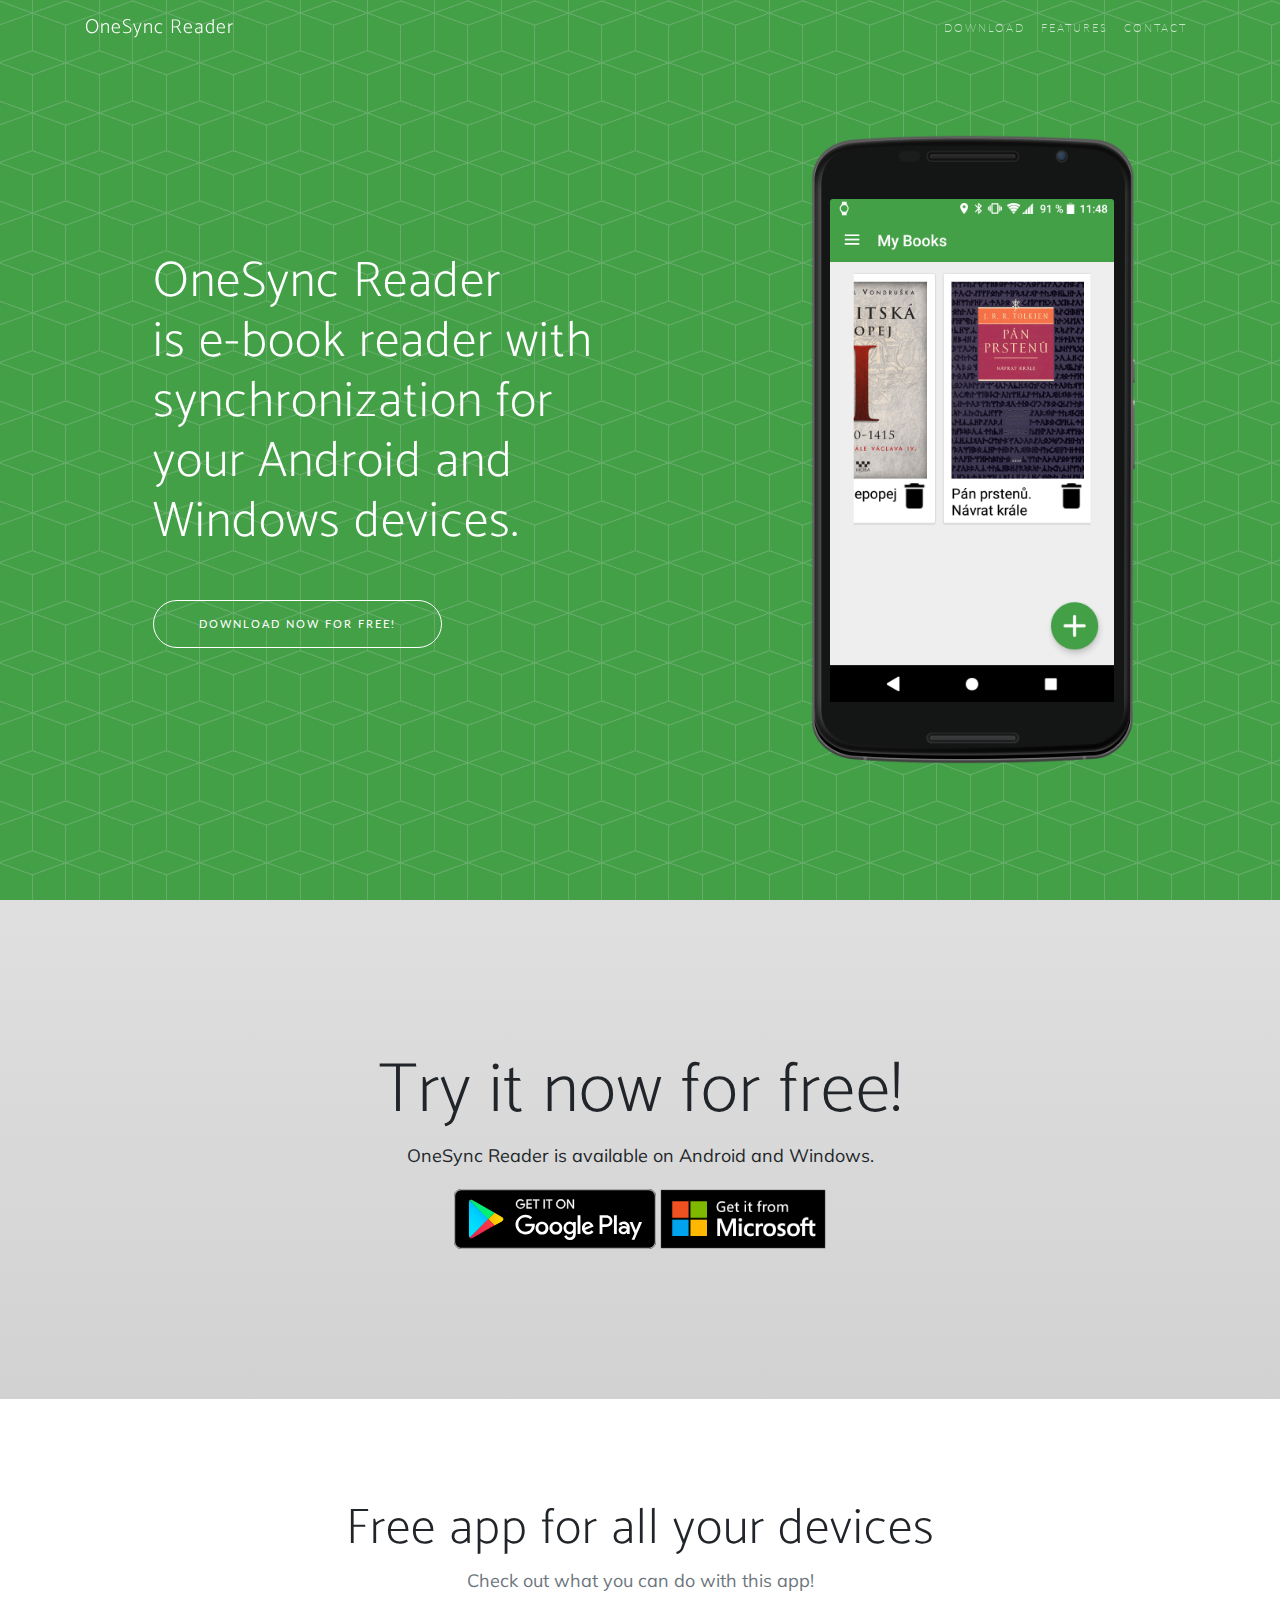
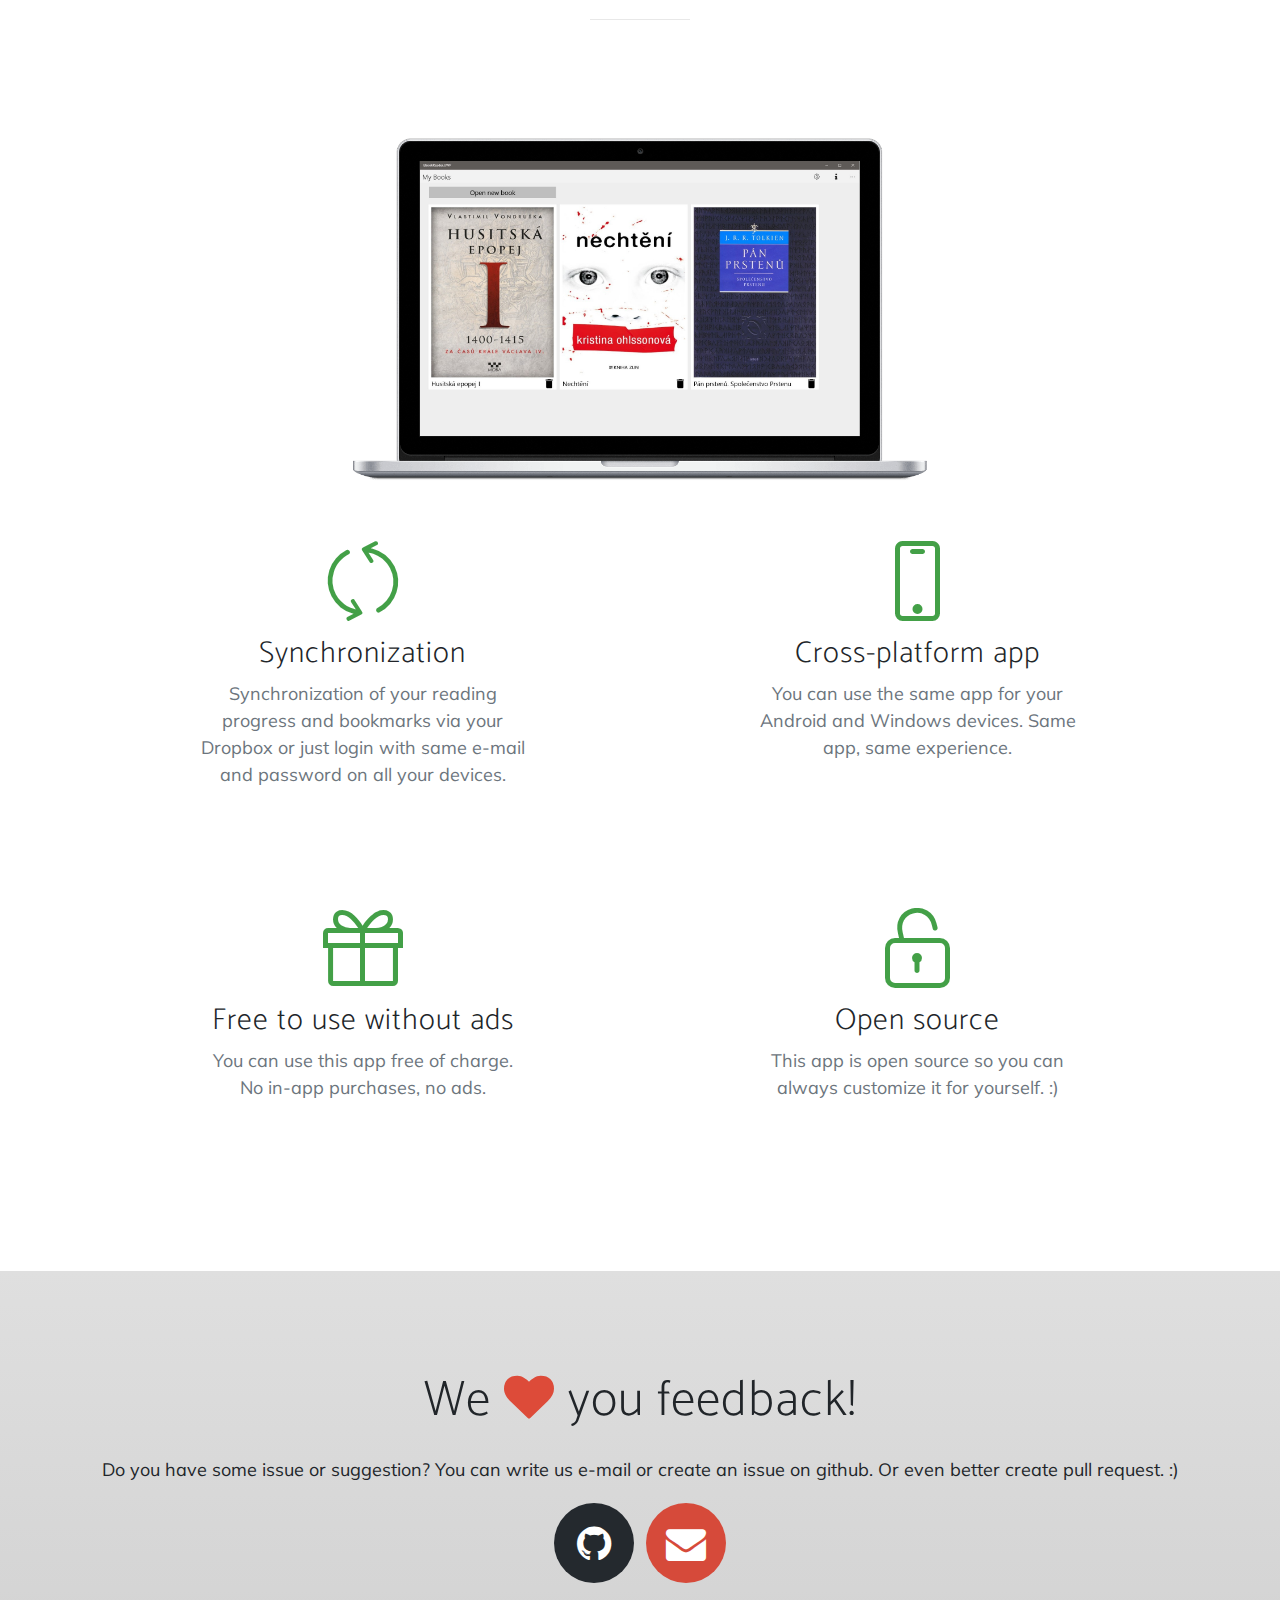
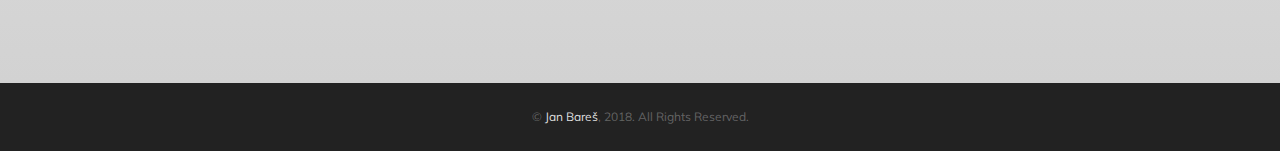
==== index.html @ 3f0650ae "init" ====
<!DOCTYPE html>
<html lang="en">

  <head>

    <meta charset="utf-8">
    <meta name="viewport" content="width=device-width, initial-scale=1, shrink-to-fit=no">
    <meta name="description" content="">
    <meta name="author" content="">

    <title>OneSync Reader</title>

    <link rel="shortcut icon" type="image/png" href="/favicon.png"/>

    <!-- Bootstrap core CSS -->
    <link href="vendor/bootstrap/css/bootstrap.min.css" rel="stylesheet">

    <!-- Custom fonts for this template -->
    <link rel="stylesheet" href="vendor/font-awesome/css/font-awesome.min.css">
    <link rel="stylesheet" href="vendor/simple-line-icons/css/simple-line-icons.css">
    <link href="https://fonts.googleapis.com/css?family=Lato" rel="stylesheet">
    <link href="https://fonts.googleapis.com/css?family=Catamaran:100,200,300,400,500,600,700,800,900" rel="stylesheet">
    <link href="https://fonts.googleapis.com/css?family=Muli" rel="stylesheet">

    <!-- Plugin CSS -->
    <link rel="stylesheet" href="device-mockups/device-mockups.css">

    <!-- Custom styles for this template -->
    <link href="css/new-age.min.css" rel="stylesheet">

  </head>

  <body id="page-top">

    <!-- Navigation -->
    <nav class="navbar navbar-expand-lg navbar-light fixed-top" id="mainNav">
      <div class="container">
        <a class="navbar-brand js-scroll-trigger" href="#page-top">OneSync Reader</a>
        <button class="navbar-toggler navbar-toggler-right" type="button" data-toggle="collapse" data-target="#navbarResponsive" aria-controls="navbarResponsive" aria-expanded="false" aria-label="Toggle navigation">
          Menu
          <i class="fa fa-bars"></i>
        </button>
        <div class="collapse navbar-collapse" id="navbarResponsive">
          <ul class="navbar-nav ml-auto">
            <li class="nav-item">
              <a class="nav-link js-scroll-trigger" href="#download">Download</a>
            </li>
            <li class="nav-item">
              <a class="nav-link js-scroll-trigger" href="#features">Features</a>
            </li>
            <li class="nav-item">
              <a class="nav-link js-scroll-trigger" href="#contact">Contact</a>
            </li>
          </ul>
        </div>
      </div>
    </nav>

    <header class="masthead">
      <div class="container h-100">
        <div class="row h-100">
          <div class="col-lg-7 my-auto">
            <div class="header-content mx-auto">
              <h1 class="mb-5">OneSync Reader<br />is e-book reader with synchronization for your Android and Windows devices.</h1>
              <a href="#download" class="btn btn-outline btn-xl js-scroll-trigger">Download now for free!</a>
            </div>
          </div>
          <div class="col-lg-5 my-auto">
            <div class="device-container">
              <div class="device-mockup nexus_6 portrait black">
                <div class="device">
                  <div class="screen">
                    <img src="img/screen.png" class="img-fluid" alt="App on Android">
                  </div>
                </div>
              </div>
            </div>
          </div>
        </div>
      </div>
    </header>

    <section class="download bg-primary text-center" id="download">
      <div class="container">
        <div class="row">
          <div class="col-md-8 mx-auto">
            <h2 class="section-heading">Try it now for free!</h2>
            <p>OneSync Reader is available on Android and Windows.</p>
            <div class="badges">
              <a class="badge-link" href="#"><img src="img/google-play-badge.svg" alt="Google Play badge"></a>
              <a class="badge-link" href="#"><img src="img/microsoft-store-badge.png" alt="Microsoft Store badge"></a>
            </div>
          </div>
        </div>
      </div>
    </section>

    <section class="features" id="features">
      <div class="container">
        <div class="section-heading text-center">
          <h2>Free app for all your devices</h2>
          <p class="text-muted">Check out what you can do with this app!</p>
          <hr>
        </div>
        <div class="row">
          <div class="col-lg-12 my-auto">
            <div class="device-container">
              <div class="device-mockup landscape black">
                <div class="device">
                  <div class="screen">
                    <img src="img/screen_uwp.jpg" class="img-fluid" alt="UWP app">
                  </div>
                </div>
              </div>
            </div>
          </div>
        </div>
        <div class="row">
          <div class="col-lg-12 my-auto">
            <div class="container-fluid">
              <div class="row">
                <div class="col-lg-6">
                  <div class="feature-item">
                    <i class="icon-refresh text-primary"></i>
                    <h3>Synchronization</h3>
                    <p class="text-muted">Synchronization of your reading progress and bookmarks via your Dropbox or just login with same e-mail and password on all your devices.</p>
                  </div>
                </div>
                <div class="col-lg-6">
                  <div class="feature-item">
                    <i class="icon-screen-smartphone text-primary"></i>
                    <h3>Cross-platform app</h3>
                    <p class="text-muted">You can use the same app for your Android and Windows devices. Same app, same experience.</p>
                  </div>
                </div>
              </div>
              <div class="row">
                <div class="col-lg-6">
                  <div class="feature-item">
                    <i class="icon-present text-primary"></i>
                    <h3>Free to use without ads</h3>
                    <p class="text-muted">You can use this app free of charge. No in-app purchases, no ads.</p>
                  </div>
                </div>
                <div class="col-lg-6">
                  <div class="feature-item">
                    <i class="icon-lock-open text-primary"></i>
                    <h3>Open source</h3>
                    <p class="text-muted">This app is open source so you can always customize it for yourself. :)</p>
                  </div>
                </div>
              </div>
            </div>
          </div>
        </div>
      </div>
    </section>

    <section class="contact bg-primary" id="contact">
      <div class="container">
        <h2>We
          <i class="fa fa-heart"></i>
          you feedback!</h2>
          <p>Do you have some issue or suggestion? You can write us e-mail or create an issue on github. Or even better create pull request. :)</p>
        <ul class="list-inline list-social">
          <li class="list-inline-item social-github">
            <a href="https://github.com/bares43/thesis-ebook-reader">
              <i class="fa fa-github"></i>
            </a>
          </li>
          <li class="list-inline-item social-gmail">
            <a href="mailto:janbares43@gmail.com">
              <i class="fa fa-envelope"></i>
            </a>
          </li>
        </ul>
      </div>
    </section>

    <footer>
      <div class="container">
        <p>&copy; <a href="https://janbares.cz">Jan Bareš</a>, 2018. All Rights Reserved.</p>
      </div>
    </footer>

    <!-- Bootstrap core JavaScript -->
    <script src="vendor/jquery/jquery.min.js"></script>
    <script src="vendor/bootstrap/js/bootstrap.bundle.min.js"></script>

    <!-- Plugin JavaScript -->
    <script src="vendor/jquery-easing/jquery.easing.min.js"></script>

    <!-- Custom scripts for this template -->
    <script src="js/new-age.min.js"></script>

  </body>

</html>
---- vendor/simple-line-icons/css/simple-line-icons.css ----
@font-face {
  font-family: 'simple-line-icons';
  src: url('../fonts/Simple-Line-Icons.eot?v=2.4.0');
  src: url('../fonts/Simple-Line-Icons.eot?v=2.4.0#iefix') format('embedded-opentype'), url('../fonts/Simple-Line-Icons.woff2?v=2.4.0') format('woff2'), url('../fonts/Simple-Line-Icons.ttf?v=2.4.0') format('truetype'), url('../fonts/Simple-Line-Icons.woff?v=2.4.0') format('woff'), url('../fonts/Simple-Line-Icons.svg?v=2.4.0#simple-line-icons') format('svg');
  font-weight: normal;
  font-style: normal;
}
/*
 Use the following CSS code if you want to have a class per icon.
 Instead of a list of all class selectors, you can use the generic [class*="icon-"] selector, but it's slower:
*/
.icon-user,
.icon-people,
.icon-user-female,
.icon-user-follow,
.icon-user-following,
.icon-user-unfollow,
.icon-login,
.icon-logout,
.icon-emotsmile,
.icon-phone,
.icon-call-end,
.icon-call-in,
.icon-call-out,
.icon-map,
.icon-location-pin,
.icon-direction,
.icon-directions,
.icon-compass,
.icon-layers,
.icon-menu,
.icon-list,
.icon-options-vertical,
.icon-options,
.icon-arrow-down,
.icon-arrow-left,
.icon-arrow-right,
.icon-arrow-up,
.icon-arrow-up-circle,
.icon-arrow-left-circle,
.icon-arrow-right-circle,
.icon-arrow-down-circle,
.icon-check,
.icon-clock,
.icon-plus,
.icon-minus,
.icon-close,
.icon-event,
.icon-exclamation,
.icon-organization,
.icon-trophy,
.icon-screen-smartphone,
.icon-screen-desktop,
.icon-plane,
.icon-notebook,
.icon-mustache,
.icon-mouse,
.icon-magnet,
.icon-energy,
.icon-disc,
.icon-cursor,
.icon-cursor-move,
.icon-crop,
.icon-chemistry,
.icon-speedometer,
.icon-shield,
.icon-screen-tablet,
.icon-magic-wand,
.icon-hourglass,
.icon-graduation,
.icon-ghost,
.icon-game-controller,
.icon-fire,
.icon-eyeglass,
.icon-envelope-open,
.icon-envelope-letter,
.icon-bell,
.icon-badge,
.icon-anchor,
.icon-wallet,
.icon-vector,
.icon-speech,
.icon-puzzle,
.icon-printer,
.icon-present,
.icon-playlist,
.icon-pin,
.icon-picture,
.icon-handbag,
.icon-globe-alt,
.icon-globe,
.icon-folder-alt,
.icon-folder,
.icon-film,
.icon-feed,
.icon-drop,
.icon-drawer,
.icon-docs,
.icon-doc,
.icon-diamond,
.icon-cup,
.icon-calculator,
.icon-bubbles,
.icon-briefcase,
.icon-book-open,
.icon-basket-loaded,
.icon-basket,
.icon-bag,
.icon-action-undo,
.icon-action-redo,
.icon-wrench,
.icon-umbrella,
.icon-trash,
.icon-tag,
.icon-support,
.icon-frame,
.icon-size-fullscreen,
.icon-size-actual,
.icon-shuffle,
.icon-share-alt,
.icon-share,
.icon-rocket,
.icon-question,
.icon-pie-chart,
.icon-pencil,
.icon-note,
.icon-loop,
.icon-home,
.icon-grid,
.icon-graph,
.icon-microphone,
.icon-music-tone-alt,
.icon-music-tone,
.icon-earphones-alt,
.icon-earphones,
.icon-equalizer,
.icon-like,
.icon-dislike,
.icon-control-start,
.icon-control-rewind,
.icon-control-play,
.icon-control-pause,
.icon-control-forward,
.icon-control-end,
.icon-volume-1,
.icon-volume-2,
.icon-volume-off,
.icon-calendar,
.icon-bulb,
.icon-chart,
.icon-ban,
.icon-bubble,
.icon-camrecorder,
.icon-camera,
.icon-cloud-download,
.icon-cloud-upload,
.icon-envelope,
.icon-eye,
.icon-flag,
.icon-heart,
.icon-info,
.icon-key,
.icon-link,
.icon-lock,
.icon-lock-open,
.icon-magnifier,
.icon-magnifier-add,
.icon-magnifier-remove,
.icon-paper-clip,
.icon-paper-plane,
.icon-power,
.icon-refresh,
.icon-reload,
.icon-settings,
.icon-star,
.icon-symbol-female,
.icon-symbol-male,
.icon-target,
.icon-credit-card,
.icon-paypal,
.icon-social-tumblr,
.icon-social-twitter,
.icon-social-facebook,
.icon-social-instagram,
.icon-social-linkedin,
.icon-social-pinterest,
.icon-social-github,
.icon-social-google,
.icon-social-reddit,
.icon-social-skype,
.icon-social-dribbble,
.icon-social-behance,
.icon-social-foursqare,
.icon-social-soundcloud,
.icon-social-spotify,
.icon-social-stumbleupon,
.icon-social-youtube,
.icon-social-dropbox,
.icon-social-vkontakte,
.icon-social-steam {
  font-family: 'simple-line-icons';
  speak: none;
  font-style: normal;
  font-weight: normal;
  font-variant: normal;
  text-transform: none;
  line-height: 1;
  /* Better Font Rendering =========== */
  -webkit-font-smoothing: antialiased;
  -moz-osx-font-smoothing: grayscale;
}
.icon-user:before {
  content: "\e005";
}
.icon-people:before {
  content: "\e001";
}
.icon-user-female:before {
  content: "\e000";
}
.icon-user-follow:before {
  content: "\e002";
}
.icon-user-following:before {
  content: "\e003";
}
.icon-user-unfollow:before {
  content: "\e004";
}
.icon-login:before {
  content: "\e066";
}
.icon-logout:before {
  content: "\e065";
}
.icon-emotsmile:before {
  content: "\e021";
}
.icon-phone:before {
  content: "\e600";
}
.icon-call-end:before {
  content: "\e048";
}
.icon-call-in:before {
  content: "\e047";
}
.icon-call-out:before {
  content: "\e046";
}
.icon-map:before {
  content: "\e033";
}
.icon-location-pin:before {
  content: "\e096";
}
.icon-direction:before {
  content: "\e042";
}
.icon-directions:before {
  content: "\e041";
}
.icon-compass:before {
  content: "\e045";
}
.icon-layers:before {
  content: "\e034";
}
.icon-menu:before {
  content: "\e601";
}
.icon-list:before {
  content: "\e067";
}
.icon-options-vertical:before {
  content: "\e602";
}
.icon-options:before {
  content: "\e603";
}
.icon-arrow-down:before {
  content: "\e604";
}
.icon-arrow-left:before {
  content: "\e605";
}
.icon-arrow-right:before {
  content: "\e606";
}
.icon-arrow-up:before {
  content: "\e607";
}
.icon-arrow-up-circle:before {
  content: "\e078";
}
.icon-arrow-left-circle:before {
  content: "\e07a";
}
.icon-arrow-right-circle:before {
  content: "\e079";
}
.icon-arrow-down-circle:before {
  content: "\e07b";
}
.icon-check:before {
  content: "\e080";
}
.icon-clock:before {
  content: "\e081";
}
.icon-plus:before {
  content: "\e095";
}
.icon-minus:before {
  content: "\e615";
}
.icon-close:before {
  content: "\e082";
}
.icon-event:before {
  content: "\e619";
}
.icon-exclamation:before {
  content: "\e617";
}
.icon-organization:before {
  content: "\e616";
}
.icon-trophy:before {
  content: "\e006";
}
.icon-screen-smartphone:before {
  content: "\e010";
}
.icon-screen-desktop:before {
  content: "\e011";
}
.icon-plane:before {
  content: "\e012";
}
.icon-notebook:before {
  content: "\e013";
}
.icon-mustache:before {
  content: "\e014";
}
.icon-mouse:before {
  content: "\e015";
}
.icon-magnet:before {
  content: "\e016";
}
.icon-energy:before {
  content: "\e020";
}
.icon-disc:before {
  content: "\e022";
}
.icon-cursor:before {
  content: "\e06e";
}
.icon-cursor-move:before {
  content: "\e023";
}
.icon-crop:before {
  content: "\e024";
}
.icon-chemistry:before {
  content: "\e026";
}
.icon-speedometer:before {
  content: "\e007";
}
.icon-shield:before {
  content: "\e00e";
}
.icon-screen-tablet:before {
  content: "\e00f";
}
.icon-magic-wand:before {
  content: "\e017";
}
.icon-hourglass:before {
  content: "\e018";
}
.icon-graduation:before {
  content: "\e019";
}
.icon-ghost:before {
  content: "\e01a";
}
.icon-game-controller:before {
  content: "\e01b";
}
.icon-fire:before {
  content: "\e01c";
}
.icon-eyeglass:before {
  content: "\e01d";
}
.icon-envelope-open:before {
  content: "\e01e";
}
.icon-envelope-letter:before {
  content: "\e01f";
}
.icon-bell:before {
  content: "\e027";
}
.icon-badge:before {
  content: "\e028";
}
.icon-anchor:before {
  content: "\e029";
}
.icon-wallet:before {
  content: "\e02a";
}
.icon-vector:before {
  content: "\e02b";
}
.icon-speech:before {
  content: "\e02c";
}
.icon-puzzle:before {
  content: "\e02d";
}
.icon-printer:before {
  content: "\e02e";
}
.icon-present:before {
  content: "\e02f";
}
.icon-playlist:before {
  content: "\e030";
}
.icon-pin:before {
  content: "\e031";
}
.icon-picture:before {
  content: "\e032";
}
.icon-handbag:before {
  content: "\e035";
}
.icon-globe-alt:before {
  content: "\e036";
}
.icon-globe:before {
  content: "\e037";
}
.icon-folder-alt:before {
  content: "\e039";
}
.icon-folder:before {
  content: "\e089";
}
.icon-film:before {
  content: "\e03a";
}
.icon-feed:before {
  content: "\e03b";
}
.icon-drop:before {
  content: "\e03e";
}
.icon-drawer:before {
  content: "\e03f";
}
.icon-docs:before {
  content: "\e040";
}
.icon-doc:before {
  content: "\e085";
}
.icon-diamond:before {
  content: "\e043";
}
.icon-cup:before {
  content: "\e044";
}
.icon-calculator:before {
  content: "\e049";
}
.icon-bubbles:before {
  content: "\e04a";
}
.icon-briefcase:before {
  content: "\e04b";
}
.icon-book-open:before {
  content: "\e04c";
}
.icon-basket-loaded:before {
  content: "\e04d";
}
.icon-basket:before {
  content: "\e04e";
}
.icon-bag:before {
  content: "\e04f";
}
.icon-action-undo:before {
  content: "\e050";
}
.icon-action-redo:before {
  content: "\e051";
}
.icon-wrench:before {
  content: "\e052";
}
.icon-umbrella:before {
  content: "\e053";
}
.icon-trash:before {
  content: "\e054";
}
.icon-tag:before {
  content: "\e055";
}
.icon-support:before {
  content: "\e056";
}
.icon-frame:before {
  content: "\e038";
}
.icon-size-fullscreen:before {
  content: "\e057";
}
.icon-size-actual:before {
  content: "\e058";
}
.icon-shuffle:before {
  content: "\e059";
}
.icon-share-alt:before {
  content: "\e05a";
}
.icon-share:before {
  content: "\e05b";
}
.icon-rocket:before {
  content: "\e05c";
}
.icon-question:before {
  content: "\e05d";
}
.icon-pie-chart:before {
  content: "\e05e";
}
.icon-pencil:before {
  content: "\e05f";
}
.icon-note:before {
  content: "\e060";
}
.icon-loop:before {
  content: "\e064";
}
.icon-home:before {
  content: "\e069";
}
.icon-grid:before {
  content: "\e06a";
}
.icon-graph:before {
  content: "\e06b";
}
.icon-microphone:before {
  content: "\e063";
}
.icon-music-tone-alt:before {
  content: "\e061";
}
.icon-music-tone:before {
  content: "\e062";
}
.icon-earphones-alt:before {
  content: "\e03c";
}
.icon-earphones:before {
  content: "\e03d";
}
.icon-equalizer:before {
  content: "\e06c";
}
.icon-like:before {
  content: "\e068";
}
.icon-dislike:before {
  content: "\e06d";
}
.icon-control-start:before {
  content: "\e06f";
}
.icon-control-rewind:before {
  content: "\e070";
}
.icon-control-play:before {
  content: "\e071";
}
.icon-control-pause:before {
  content: "\e072";
}
.icon-control-forward:before {
  content: "\e073";
}
.icon-control-end:before {
  content: "\e074";
}
.icon-volume-1:before {
  content: "\e09f";
}
.icon-volume-2:before {
  content: "\e0a0";
}
.icon-volume-off:before {
  content: "\e0a1";
}
.icon-calendar:before {
  content: "\e075";
}
.icon-bulb:before {
  content: "\e076";
}
.icon-chart:before {
  content: "\e077";
}
.icon-ban:before {
  content: "\e07c";
}
.icon-bubble:before {
  content: "\e07d";
}
.icon-camrecorder:before {
  content: "\e07e";
}
.icon-camera:before {
  content: "\e07f";
}
.icon-cloud-download:before {
  content: "\e083";
}
.icon-cloud-upload:before {
  content: "\e084";
}
.icon-envelope:before {
  content: "\e086";
}
.icon-eye:before {
  content: "\e087";
}
.icon-flag:before {
  content: "\e088";
}
.icon-heart:before {
  content: "\e08a";
}
.icon-info:before {
  content: "\e08b";
}
.icon-key:before {
  content: "\e08c";
}
.icon-link:before {
  content: "\e08d";
}
.icon-lock:before {
  content: "\e08e";
}
.icon-lock-open:before {
  content: "\e08f";
}
.icon-magnifier:before {
  content: "\e090";
}
.icon-magnifier-add:before {
  content: "\e091";
}
.icon-magnifier-remove:before {
  content: "\e092";
}
.icon-paper-clip:before {
  content: "\e093";
}
.icon-paper-plane:before {
  content: "\e094";
}
.icon-power:before {
  content: "\e097";
}
.icon-refresh:before {
  content: "\e098";
}
.icon-reload:before {
  content: "\e099";
}
.icon-settings:before {
  content: "\e09a";
}
.icon-star:before {
  content: "\e09b";
}
.icon-symbol-female:before {
  content: "\e09c";
}
.icon-symbol-male:before {
  content: "\e09d";
}
.icon-target:before {
  content: "\e09e";
}
.icon-credit-card:before {
  content: "\e025";
}
.icon-paypal:before {
  content: "\e608";
}
.icon-social-tumblr:before {
  content: "\e00a";
}
.icon-social-twitter:before {
  content: "\e009";
}
.icon-social-facebook:before {
  content: "\e00b";
}
.icon-social-instagram:before {
  content: "\e609";
}
.icon-social-linkedin:before {
  content: "\e60a";
}
.icon-social-pinterest:before {
  content: "\e60b";
}
.icon-social-github:before {
  content: "\e60c";
}
.icon-social-google:before {
  content: "\e60d";
}
.icon-social-reddit:before {
  content: "\e60e";
}
.icon-social-skype:before {
  content: "\e60f";
}
.icon-social-dribbble:before {
  content: "\e00d";
}
.icon-social-behance:before {
  content: "\e610";
}
.icon-social-foursqare:before {
  content: "\e611";
}
.icon-social-soundcloud:before {
  content: "\e612";
}
.icon-social-spotify:before {
  content: "\e613";
}
.icon-social-stumbleupon:before {
  content: "\e614";
}
.icon-social-youtube:before {
  content: "\e008";
}
.icon-social-dropbox:before {
  content: "\e00c";
}
.icon-social-vkontakte:before {
  content: "\e618";
}
.icon-social-steam:before {
  content: "\e620";
}
---- device-mockups/device-mockups.css ----
/*
 *	HTML5 Device Mockups
 *
 *	By:
 *		Tomi Hiltunen
 *		tomi@mitakuuluu.fi
 *		http://fi.linkedin.com/in/tomihiltunen/
 *
 *		Angelos Arnis
 *		http://fi.linkedin.com/in/angelosarnis/
 *
 *	Inluded in this package:
 *		- iPhone5 (black/white, portrait/landscape)
 *		- iPad2 (black/white, portrait/landscape)
 *		- iMac
 *		- MacBook Pro (retina model)
 *		- Nexus 7
 *		- Lumia 920
 *		- Microsoft Surface
 *		- Galaxy S3
 *
 *  Added by ben182 (@beno182):
 *		- iPhone 6
 *  	- iPhone 6 Plus
 *		- iPhone SE
 *		- iPad Air
 *		- iPad Air 2
 *		- iPad Pro
 *		- Macbook 2015
 *
 *
 */

 /* GENERAL STYLE */

.device-mockup {
	position: relative;
	width: 100%;
	padding-bottom: 61.775701%;
}

	.device-mockup > .device {
		position: absolute;
		top: 0; bottom: 0; left: 0; right: 0;
		width: 100%; height: 100%;
		background-size: 100% 100%;
		background-repeat: no-repeat;
		background-image: url("macbook/macbook.png");
	}

		.device-mockup > .device > .screen {
			position: absolute;
			top:    11.0438729%;
			bottom: 14.6747352%;
			left:   13.364486%;
			right:  13.364486%;
			overflow: hidden;
		}

		.device-mockup > .device > .button {
			position: absolute;
			top: 0; left: 0;
			display: none;
			overflow: hidden;
			border-radius: 100%;
			-webkit-border-radius: 100%;
			-moz-border-radius: 100%;
			cursor: pointer;
		}


/* DEVICES */


/* iMac */
.device-mockup.imac {
	padding-bottom: 81.230769%;
}

.device-mockup.imac > .device {
	background-image: url("imac/imac.png");
}

.device-mockup.imac > .device > .screen {
	top: 8.20707071%; bottom: 31.6919192%; left: 6.61538462%; right: 6.61538462%;
}


/* MacBook Pro */
.device-mockup.macbook {
	padding-bottom: 61.775701%;
}

.device-mockup.macbook > .device {
	background-image: url("macbook/macbook.png");
}

.device-mockup.macbook > .device > .screen {
	top: 11.0438729%; bottom: 14.6747352%; left: 13.364486%; right: 13.364486%;
}

/* MacBook 2015 */
.device-mockup.macbook_2015 {
	padding-bottom: 57.50%;
}

.device-mockup.macbook_2015 > .device,
.device-mockup.macbook_2015.grey > .device {
	background-image: url("macbook_2015/grey.png");
}

.device-mockup.macbook_2015 > .device,
.device-mockup.macbook_2015.silver > .device {
	background-image: url("macbook_2015/silver.png");
}

.device-mockup.macbook_2015 > .device,
.device-mockup.macbook_2015.gold > .device {
	background-image: url("macbook_2015/gold.png");
}

.device-mockup.macbook_2015 > .device > .screen {
    top: 7.5%; bottom: 10.9%; left: 12.46%; right: 12.56%;
}


/* iPhone 5 */
.device-mockup.iphone5,
.device-mockup.iphone5.portrait {
	padding-bottom: 210.57%;
}

.device-mockup.iphone5.landscape {
	padding-bottom: 47.49%;
}

.device-mockup.iphone5 > .device,
.device-mockup.iphone5.black > .device,
.device-mockup.iphone5.portrait.black > .device {
	background-image: url("iphone5/iphone5_port_black.png");
}

.device-mockup.iphone5.landscape > .device,
.device-mockup.iphone5.landscape.black > .device {
	background-image: url("iphone5/iphone5_land_black.png");
}

.device-mockup.iphone5.white > .device,
.device-mockup.iphone5.portrait.white > .device {
	background-image: url("iphone5/iphone5_port_white.png");
}

.device-mockup.iphone5.landscape.white > .device {
	background-image: url("iphone5/iphone5_land_white.png");
}

.device-mockup.iphone5 > .device > .screen,
.device-mockup.iphone5.portrait > .device > .screen {
    top: 14.78%; bottom: 13.78%; left: 8.77%; right: 7.77%;
}

.device-mockup.iphone5.landscape > .device > .screen {
    top: 7.422488%; bottom: 8.422488%; left: 14.919127%; right: 14.019127%;
}

.device-mockup.iphone5 > .device > .button,
.device-mockup.iphone5.portrait > .device > .button {
	display: block;
    top: 88.3%; bottom: 2.5%; left: 40%; right: 40%;
}

.device-mockup.iphone5.landscape > .device > .button {
	display: block;
    top: 40%; bottom: 41%; left: 88.4%; right: 2.3%;
}

/* iPhone SE */
.device-mockup.iphone_se,
.device-mockup.iphone_se.portrait {
	padding-bottom: 209.83%;
}

.device-mockup.iphone_se.landscape {
	padding-bottom: 47.66%;
}

.device-mockup.iphone_se > .device,
.device-mockup.iphone_se.black > .device,
.device-mockup.iphone_se.portrait.black > .device {
	background-image: url("iphone_se/iphone_se_port_black.png");
}

.device-mockup.iphone_se.landscape > .device,
.device-mockup.iphone_se.landscape.black > .device {
	background-image: url("iphone_se/iphone_se_land_black.png");
}

.device-mockup.iphone_se.white > .device,
.device-mockup.iphone_se.portrait.white > .device {
	background-image: url("iphone_se/iphone_se_port_white.png");
}

.device-mockup.iphone_se.landscape.white > .device {
	background-image: url("iphone_se/iphone_se_land_white.png");
}

.device-mockup.iphone_se.gold > .device,
.device-mockup.iphone_se.portrait.gold > .device {
	background-image: url("iphone_se/iphone_se_port_gold.png");
}

.device-mockup.iphone_se.landscape.gold > .device {
	background-image: url("iphone_se/iphone_se_land_gold.png");
}

.device-mockup.iphone_se.rose > .device,
.device-mockup.iphone_se.portrait.rose > .device {
	background-image: url("iphone_se/iphone_se_port_rose.png");
}

.device-mockup.iphone_se.landscape.rose > .device {
	background-image: url("iphone_se/iphone_se_land_rose.png");
}

.device-mockup.iphone_se > .device > .screen,
.device-mockup.iphone_se.portrait > .device > .screen {
	top: 16.28%; bottom: 16.28%; left: 11.77%; right: 11.77%;
}

.device-mockup.iphone_se.landscape > .device > .screen {
	top: 11.722488%; bottom: 11.722488%; left: 16.0191273%; right: 16.0191273%;
}

.device-mockup.iphone_se > .device > .button,
.device-mockup.iphone_se.portrait > .device > .button {
	display: block;
	top: 86.3%; bottom: 5.5%; left:  42%; right: 42%;
}

.device-mockup.iphone_se.landscape > .device > .button {
	display: block;
	top: 42%; bottom: 42%; left:  86.4%; right: 5.1%;
}

/* iPhone 6 */
.device-mockup.iphone6,
.device-mockup.iphone6.portrait {
	padding-bottom: 207.19%;
}

.device-mockup.iphone6.landscape {
	padding-bottom: 48.76%;
}

.device-mockup.iphone6 > .device,
.device-mockup.iphone6.black > .device,
.device-mockup.iphone6.portrait.black > .device {
	background-image: url("iphone_6/iphone_6_port_black.png");
}

.device-mockup.iphone6.landscape > .device,
.device-mockup.iphone6.landscape.black > .device {
	background-image: url("iphone_6/iphone_6_land_black.png");
}

.device-mockup.iphone6.white > .device,
.device-mockup.iphone6.portrait.white > .device {
	background-image: url("iphone_6/iphone_6_port_white.png");
}

.device-mockup.iphone6.landscape.white > .device {
	background-image: url("iphone_6/iphone_6_land_white.png");
}

.device-mockup.iphone6.gold > .device,
.device-mockup.iphone6.portrait.gold > .device {
	background-image: url("iphone_6/iphone_6_port_gold.png");
}

.device-mockup.iphone6.landscape.gold > .device {
	background-image: url("iphone_6/iphone_6_land_gold.png");
}

.device-mockup.iphone6 > .device > .screen,
.device-mockup.iphone6.portrait > .device > .screen {
	top: 12.58%; bottom: 12.88%; left: 6.77%; right: 6.77%;
}

.device-mockup.iphone6.landscape > .device > .screen {
	top: 6.77%; bottom: 6.77%; left: 12.58%; right: 12.88%;
}

.device-mockup.iphone6 > .device > .button,
.device-mockup.iphone6.portrait > .device > .button {
	display: block;
	top: 88.6%; bottom: 3.2%; left: 42%; right: 42%;
}

.device-mockup.iphone6.landscape > .device > .button {
	display: block;
	top: 42%; bottom: 42%; left:  88.6%; right: 3.2%;
}

/* iPhone 6 Plus*/
.device-mockup.iphone6_plus,
.device-mockup.iphone6_plus.portrait {
	padding-bottom: 201.76%;
}

.device-mockup.iphone6_plus.landscape {
	padding-bottom: 49.56%;
}

.device-mockup.iphone6_plus > .device,
.device-mockup.iphone6_plus.black > .device,
.device-mockup.iphone6_plus.portrait.black > .device {
	background-image: url("iphone_6_plus/iphone_6_plus_black_port.png");
}

.device-mockup.iphone6_plus.landscape > .device,
.device-mockup.iphone6_plus.landscape.black > .device {
	background-image: url("iphone_6_plus/iphone_6_plus_black_land.png");
}

.device-mockup.iphone6_plus.white > .device,
.device-mockup.iphone6_plus.portrait.white > .device {
	background-image: url("iphone_6_plus/iphone_6_plus_white_port.png");
}

.device-mockup.iphone6_plus.landscape.white > .device {
	background-image: url("iphone_6_plus/iphone_6_plus_white_land.png");
}

.device-mockup.iphone6_plus.gold > .device,
.device-mockup.iphone6_plus.portrait.gold > .device {
	background-image: url("iphone_6_plus/iphone_6_plus_gold_port.png");
}

.device-mockup.iphone6_plus.landscape.gold > .device {
	background-image: url("iphone_6_plus/iphone_6_plus_gold_land.png");
}

.device-mockup.iphone6_plus > .device > .screen,
.device-mockup.iphone6_plus.portrait > .device > .screen {
    top: 11.58%; bottom: 11.58%; left: 5.97%; right: 5.97%;
}

.device-mockup.iphone6_plus.landscape > .device > .screen {
    top: 5.97%; bottom: 5.97%; left: 11.38%; right: 11.58%;
}

.device-mockup.iphone6_plus > .device > .button,
.device-mockup.iphone6_plus.portrait > .device > .button {
	display: block;
    top: 89.9%; bottom: 3.2%; left: 43%; right: 43%;
}

.device-mockup.iphone6_plus.landscape > .device > .button {
	display: block;
	top: 43%; bottom: 43%; left: 89.9%; right: 3.2%;
}

/* iPad */
.device-mockup.ipad,
.device-mockup.ipad.portrait {
	padding-bottom: 128.406276%;
}

.device-mockup.ipad.landscape {
	padding-bottom: 79.9086758%;
}

.device-mockup.ipad > .device,
.device-mockup.ipad.black > .device,
.device-mockup.ipad.portrait.black > .device {
	background-image: url("ipad/ipad_port_black.png");
}

.device-mockup.ipad.white > .device,
.device-mockup.ipad.portrait.white > .device {
	background-image: url("ipad/ipad_port_white.png");
}

.device-mockup.ipad.landscape > .device,
.device-mockup.ipad.landscape.black > .device {
	background-image: url("ipad/ipad_land_black.png");
}

.device-mockup.ipad.landscape.white > .device {
	background-image: url("ipad/ipad_land_white.png");
}

.device-mockup.ipad > .device > .screen,
.device-mockup.ipad.portrait > .device > .screen {
	top: 12.025723%; bottom: 12.154341%; left: 13.45995%; right: 13.45995%;
}

.device-mockup.ipad.landscape > .device > .screen {
	top: 13.87755102%; bottom: 13.87755102%; left: 11.5459883%; right: 11.5459883%;
}

.device-mockup.ipad > .device > .button,
.device-mockup.ipad.portrait > .device > .button {
	display: block;
	top: 90.2%; bottom: 5.5%; left: 47.3%; right: 47.3%;
}

.device-mockup.ipad.landscape > .device > .button {
	display: block;
	top: 47.3%; bottom: 47.3%; left: 90.8%; right: 4.9%;
}

/* iPad Air */
.device-mockup.ipad_air,
.device-mockup.ipad_air.portrait {
	padding-bottom: 141.27%;
}

.device-mockup.ipad_air.landscape {
	padding-bottom: 70.79%;
}

.device-mockup.ipad_air > .device,
.device-mockup.ipad_air.grey > .device,
.device-mockup.ipad_air.portrait.grey > .device {
	background-image: url("ipad_air/ipad_air_gray_port.png");
}

.device-mockup.ipad_air.silver > .device,
.device-mockup.ipad_air.portrait.silver > .device {
	background-image: url("ipad_air/ipad_air_silver_port.png");
}

.device-mockup.ipad_air.landscape > .device,
.device-mockup.ipad_air.landscape.grey > .device {
	background-image: url("ipad_air/ipad_air_gray_land.png");
}

.device-mockup.ipad_air.landscape.silver > .device {
	background-image: url("ipad_air/ipad_air_silver_land.png");
}

.device-mockup.ipad_air > .device > .screen,
.device-mockup.ipad_air.portrait > .device > .screen {
	top: 9.025723%; bottom: 9.154341%; left: 7.45995%; right: 6.45995%;
}

.device-mockup.ipad_air.landscape > .device > .screen {
    top: 6.877551%; bottom: 6.877551%; left: 9.545988%; right: 9.545988%;
}

.device-mockup.ipad_air > .device > .button,
.device-mockup.ipad_air.portrait > .device > .button {
	display: block;
    top: 93.2%; bottom: 2.5%; left: 47.3%; right: 47.3%;
}

.device-mockup.ipad_air.landscape > .device > .button {
	display: block;
	top: 47.3%; bottom: 47.3%; left: 93.1%; right: 2.1%;
}

/* iPad Air 2 */
.device-mockup.ipad_air_2,
.device-mockup.ipad_air_2.portrait {
    padding-bottom: 141.38%;
}

.device-mockup.ipad_air_2.landscape {
	padding-bottom: 70.73%;
}

.device-mockup.ipad_air_2 > .device,
.device-mockup.ipad_air_2.grey > .device,
.device-mockup.ipad_air_2.portrait.grey > .device {
	background-image: url("ipad_air_2/ipad_air_2_gray_port.png");
}

.device-mockup.ipad_air_2.silver > .device,
.device-mockup.ipad_air_2.portrait.silver > .device {
	background-image: url("ipad_air_2/ipad_air_2_silver_port.png");
}

.device-mockup.ipad_air_2.gold > .device,
.device-mockup.ipad_air_2.portrait.gold > .device {
	background-image: url("ipad_air_2/ipad_air_2_gold_port.png");
}

.device-mockup.ipad_air_2.landscape > .device,
.device-mockup.ipad_air_2.landscape.grey > .device {
	background-image: url("ipad_air_2/ipad_air_2_gray_land.png");
}

.device-mockup.ipad_air_2.landscape.silver > .device {
	background-image: url("ipad_air_2/ipad_air_2_silver_land.png");
}

.device-mockup.ipad_air_2.landscape.gold > .device {
	background-image: url("ipad_air_2/ipad_air_2_gold_land.png");
}

.device-mockup.ipad_air_2 > .device > .screen,
.device-mockup.ipad_air_2.portrait > .device > .screen {
	top: 9.025723%; bottom: 8.854341%; left: 6.15995%; right: 6.15995%;
}

.device-mockup.ipad_air_2.landscape > .device > .screen {
    top: 6.277551%; bottom: 6.277551%; left: 8.545988%; right: 8.545988%;
}

.device-mockup.ipad_air_2 > .device > .button,
.device-mockup.ipad_air_2.portrait > .device > .button {
	display: block;
    top: 93.2%; bottom: 2.1%; left: 46.3%; right: 46.5%;
}

.device-mockup.ipad_air_2.landscape > .device > .button {
	display: block;
	top: 46.5%; bottom: 46.8%; left: 93.5%; right: 1.9%;
}

/* iPad Pro */
.device-mockup.ipad_pro,
.device-mockup.ipad_pro.portrait {
    padding-bottom: 138.63%;
}

.device-mockup.ipad_pro.landscape {
	padding-bottom: 72.14%;
}

.device-mockup.ipad_pro > .device,
.device-mockup.ipad_pro.grey > .device,
.device-mockup.ipad_pro.portrait.grey > .device {
	background-image: url("ipad_pro/ipad_pro_port_black.png");
}

.device-mockup.ipad_pro.silver > .device,
.device-mockup.ipad_pro.portrait.silver > .device {
	background-image: url("ipad_pro/ipad_pro_port_silver.png");
}

.device-mockup.ipad_pro.gold > .device,
.device-mockup.ipad_pro.portrait.gold > .device {
	background-image: url("ipad_pro/ipad_pro_port_gold.png");
}

.device-mockup.ipad_pro.landscape > .device,
.device-mockup.ipad_pro.landscape.grey > .device {
	background-image: url("ipad_pro/ipad_pro_land_black.png");
}

.device-mockup.ipad_pro.landscape.silver > .device {
	background-image: url("ipad_pro/ipad_pro_land_silver.png");
}

.device-mockup.ipad_pro.landscape.gold > .device {
	background-image: url("ipad_pro/ipad_pro_land_gold.png");
}

.device-mockup.ipad_pro > .device > .screen,
.device-mockup.ipad_pro.portrait > .device > .screen {
    top: 7.025723%; bottom: 6.854341%; left: 5.15995%; right: 5.15995%;
}

.device-mockup.ipad_pro.landscape > .device > .screen {
    top: 5.177551%; bottom: 5.177551%; left: 6.945988%; right: 6.945988%;
}

.device-mockup.ipad_pro > .device > .button,
.device-mockup.ipad_pro.portrait > .device > .button {
	display: block;
    top: 94.9%; bottom: 1.5%; left: 47.3%; right: 47.1%;
}

.device-mockup.ipad_pro.landscape > .device > .button {
	display: block;
    top: 47.5%; bottom: 47.5%; left: 94.8%; right: 1.5%;
}


/* Galaxy S3 */
.device-mockup.galaxy_s3,
.device-mockup.galaxy_s3.portrait {
	padding-bottom: 178.787879%;
}

.device-mockup.galaxy_s3.landscape {
	padding-bottom: 55.9322034%;
}

.device-mockup.galaxy_s3 > .device,
.device-mockup.galaxy_s3.black > .device,
.device-mockup.galaxy_s3.portrait.black > .device {
	background-image: url("galaxy_s3/s3_port_black.png");
}

.device-mockup.galaxy_s3.landscape > .device,
.device-mockup.galaxy_s3.landscape.black > .device {
	background-image: url("galaxy_s3/s3_land_black.png");
}

.device-mockup.galaxy_s3.white > .device,
.device-mockup.galaxy_s3.portrait.white > .device {
	background-image: url("galaxy_s3/s3_port_white.png");
}

.device-mockup.galaxy_s3.landscape.white > .device {
	background-image: url("galaxy_s3/s3_land_white.png");
}

.device-mockup.galaxy_s3 > .device > .screen,
.device-mockup.galaxy_s3.portrait > .device > .screen {
	top: 12.3728814%; bottom: 15.5367232%; left: 13.8383838%; right: 13.8383838%;
}

.device-mockup.galaxy_s3.landscape > .device > .screen {
	top: 13.8383838%; bottom: 13.8383838%; left: 12.3728814%; right: 15.5367232%;
}


/* Galaxy S5 */
.device-mockup.galaxy_s5,
.device-mockup.galaxy_s5.portrait {
  padding-bottom: 194.188862%;
}

.device-mockup.galaxy_s5.landscape {
  padding-bottom: 51.496259%;
}

.device-mockup.galaxy_s5 > .device,
.device-mockup.galaxy_s5.black > .device,
.device-mockup.galaxy_s5.portrait.black > .device {
  background-image: url("galaxy_s5/galaxy_s5_port_black.png");
}

.device-mockup.galaxy_s5.landscape > .device,
.device-mockup.galaxy_s5.landscape.black > .device {
  background-image: url("galaxy_s5/galaxy_s5_land_black.png");
}

.device-mockup.galaxy_s5.white > .device,
.device-mockup.galaxy_s5.portrait.white > .device {
  background-image: url("galaxy_s5/galaxy_s5_port_white.png");
}

.device-mockup.galaxy_s5.landscape.white > .device {
  background-image: url("galaxy_s5/galaxy_s5_land_white.png");
}

.device-mockup.galaxy_s5 > .device > .screen,
.device-mockup.galaxy_s5.portrait > .device > .screen {
  top: 10.2%; bottom: 10.1%; left: 6.3%; right: 6.4%;
}

.device-mockup.galaxy_s5.landscape > .device > .screen {
  top: 6.6%; bottom: 6.2%; left: 10.15%; right: 10%;
}


/* Galaxy Tab4 */
.device-mockup.galaxy_tab4,
.device-mockup.galaxy_tab4.landscape {
  padding-bottom: 72.689464%;
}

.device-mockup.galaxy_tab4 > .device,
.device-mockup.galaxy_tab4.black > .device,
.device-mockup.galaxy_tab4.landscape.black > .device {
  background-image: url("galaxy_tab4/galaxy_tab4_land_black.png");
}

.device-mockup.galaxy_tab4.white > .device,
.device-mockup.galaxy_tab4.landscape.white > .device {
  background-image: url("galaxy_tab4/galaxy_tab4_land_white.png");
}

.device-mockup.galaxy_tab4 > .device > .screen,
.device-mockup.galaxy_tab4.landscape > .device > .screen {
  top: 11.5%; bottom: 11.5%; left: 5.4%; right: 5.2%;
}


/* Lumia 920 */
.device-mockup.lumia920,
.device-mockup.lumia920.portrait {
	padding-bottom: 172.796353%;
}

.device-mockup.lumia920.landscape {
	padding-bottom: 56.3330381%;
}

.device-mockup.lumia920 > .device,
.device-mockup.lumia920.portrait > .device {
	background-image: url("lumia920/lumia920_port.png");
}

.device-mockup.lumia920.landscape > .device {
	background-image: url("lumia920/lumia920_land.png");
}
.device-mockup.lumia920 > .device > .screen,
.device-mockup.lumia920.portrait > .device > .screen {
	top: 10.6420405%; bottom: 18.9973615%; left: 13.5258359%; right: 13.5258359%;
}

.device-mockup.lumia920.landscape > .device > .screen {
	top: 12.2641509%; bottom: 12.2641509%; left: 10.5403012%; right: 18.6005314%;
}

/* Nexus 6 */
.device-mockup.nexus_6,
.device-mockup.nexus_6.portrait {
  padding-bottom: 194.188862%;
}

.device-mockup.nexus_6.landscape {
  padding-bottom: 51.496259%;
}

.device-mockup.nexus_6 > .device,
.device-mockup.nexus_6.black > .device,
.device-mockup.nexus_6.portrait.black > .device {
  background-image: url("nexus_6/nexus_6_port.png");
}

.device-mockup.nexus_6.landscape > .device,
.device-mockup.nexus_6.landscape.black > .device {
  background-image: url("nexus_6/nexus_6_land.png");
}

.device-mockup.nexus_6 > .device > .screen,
.device-mockup.nexus_6.portrait > .device > .screen {
  top: 10.2%; bottom: 10.1%; left: 6.3%; right: 6.4%;
}

.device-mockup.nexus_6.landscape > .device > .screen {
  top: 6.6%; bottom: 6.2%; left: 10.15%; right: 10%;
}

/* Nexus 7 */
.device-mockup.nexus7,
.device-mockup.nexus7.portrait {
	padding-bottom: 156.521739%;
}

.device-mockup.nexus7.landscape {
	padding-bottom: 63.6678201%;
}

.device-mockup.nexus7 > .device,
.device-mockup.nexus7.portrait > .device {
	background-image: url("nexus7/nexus7_port.png");
}

.device-mockup.nexus7.landscape > .device {
	background-image: url("nexus7/nexus7_land.png");
}

.device-mockup.nexus7 > .device > .screen,
.device-mockup.nexus7.portrait > .device > .screen {
	top: 13.1365741%; bottom: 12.7893519%; left: 13.7681159%; right: 13.7681159%;
}

.device-mockup.nexus7.landscape > .device > .screen {
	top: 13.7681159%; bottom: 13.7681159%; left: 13.0911188%; right: 13.0911188%;
}


/* Microsoft Surface */
.device-mockup.surface,
.device-mockup.surface.landscape {
	padding-bottom: 64.7584973%;
}

.device-mockup.surface > .device,
.device-mockup.surface.landscape > .device {
	background-image: url("surface/surface.png");
}

.device-mockup.surface > .device > .screen,
.device-mockup.surface.landscape > .device > .screen {
	top: 14.5488029%; bottom: 14.9171271%; left: 9.36195587%; right: 9.36195587%;
}

/* Samsung TV */
.device-mockup.samsung_tv,
.device-mockup.samsung_tv.landscape {
	padding-bottom: 64.68%;
}

.device-mockup.samsung_tv > .device,
.device-mockup.samsung_tv.landscape > .device {
	background-image: url("samsung_tv/samsung_tv.png");
}

.device-mockup.samsung_tv > .device > .screen,
.device-mockup.samsung_tv.landscape > .device > .screen {
    top: 2.148803%; bottom: 12.817127%; left: 1.261956%; right: 1.361956%;
}
---- css/new-age.min.css ----
body,html{width:100%;height:100%}body{font-family:Muli,Helvetica,Arial,sans-serif}a{color:#dfdfdf;-webkit-transition:all .35s;-moz-transition:all .35s;transition:all .35s}a:focus,a:hover{color:#c6c6c6}hr{max-width:100px;margin:25px auto 0;border-width:1px;border-color:rgba(34,34,34,.1)}hr.light{border-color:#fff}h1,h2,h3,h4,h5,h6{font-family:Catamaran,Helvetica,Arial,sans-serif;font-weight:200;letter-spacing:1px}p{font-size:18px;line-height:1.5;margin-bottom:20px}section{padding:100px 0}section h2{font-size:50px}#mainNav{border-color:rgba(34,34,34,.05);background-color:#fff;-webkit-transition:all .35s;-moz-transition:all .35s;transition:all .35s;font-family:Catamaran,Helvetica,Arial,sans-serif;font-weight:200;letter-spacing:1px}#mainNav .navbar-brand{color:#000;font-family:Catamaran,Helvetica,Arial,sans-serif;font-weight:200;letter-spacing:1px}#mainNav .navbar-brand:focus,#mainNav .navbar-brand:hover{color:#c6c6c6}#mainNav .navbar-toggler{font-size:12px;padding:8px 10px;color:#222}#mainNav .navbar-nav>li>a{font-size:11px;font-family:Lato,Helvetica,Arial,sans-serif;letter-spacing:2px;text-transform:uppercase}#mainNav .navbar-nav>li>a.active{color:#dfdfdf!important;background-color:transparent}#mainNav .navbar-nav>li>a.active:hover{background-color:transparent}#mainNav .navbar-nav>li>a,#mainNav .navbar-nav>li>a:focus{color:#222}#mainNav .navbar-nav>li>a:focus:hover,#mainNav .navbar-nav>li>a:hover{color:#dfdfdf}@media (min-width:992px){#mainNav{border-color:transparent;background-color:transparent}#mainNav .navbar-brand{color:#fff}#mainNav .navbar-brand:focus,#mainNav .navbar-brand:hover{color:#fff}#mainNav .navbar-nav>li>a,#mainNav .navbar-nav>li>a:focus{color:rgba(255,255,255,.7)}#mainNav .navbar-nav>li>a:focus:hover,#mainNav .navbar-nav>li>a:hover{color:#fff}#mainNav.navbar-shrink{border-color:rgba(34,34,34,.1);background-color:#fff}#mainNav.navbar-shrink .navbar-brand{color:#222}#mainNav.navbar-shrink .navbar-brand:focus,#mainNav.navbar-shrink .navbar-brand:hover{color:#dfdfdf}#mainNav.navbar-shrink .navbar-nav>li>a,#mainNav.navbar-shrink .navbar-nav>li>a:focus{color:#222}#mainNav.navbar-shrink .navbar-nav>li>a:focus:hover,#mainNav.navbar-shrink .navbar-nav>li>a:hover{color:#dfdfdf}}header.masthead{position:relative;width:100%;padding-top:150px;padding-bottom:100px;color:#fff;background:url(../img/bg-pattern.png),#43a047;background:url(../img/bg-pattern.png),-webkit-linear-gradient(to left,#43a047,#43a047);background:url(../img/bg-pattern.png),linear-gradient(to left,#43a047,#43a047)}header.masthead .header-content{max-width:500px;margin-bottom:100px;text-align:center}header.masthead .header-content h1{font-size:30px}header.masthead .device-container{max-width:325px;margin-right:auto;margin-left:auto}header.masthead .device-container .screen img{border-radius:3px}@media (min-width:992px){header.masthead{height:100vh;min-height:775px;padding-top:0;padding-bottom:0}header.masthead .header-content{margin-bottom:0;text-align:left}header.masthead .header-content h1{font-size:50px}header.masthead .device-container{max-width:325px}}section.download{position:relative;padding:150px 0}section.download h2{font-size:50px;margin-top:0}section.download .badges .badge-link{display:block;margin-bottom:25px}section.download .badges .badge-link:last-child{margin-bottom:0}section.download .badges .badge-link img{height:60px}@media (min-width:768px){section.download .badges .badge-link{display:inline-block;margin-bottom:0}}@media (min-width:768px){section.download h2{font-size:70px}}section.features .section-heading{margin-bottom:100px}section.features .section-heading h2{margin-top:0}section.features .section-heading p{margin-bottom:0}section.features .device-container,section.features .feature-item{max-width:325px;margin:0 auto}section.features .device-container{margin-bottom:100px}@media (min-width:992px){section.features .device-container{margin-bottom:0;max-width:600px}}section.features .feature-item{padding-top:50px;padding-bottom:50px;text-align:center}section.features .feature-item h3{font-size:30px}section.features .feature-item i{font-size:80px;display:block;margin-bottom:15px;background:-webkit-linear-gradient(to left,#43a047,#43a047);background:linear-gradient(to left,#43a047,#43a047);-webkit-background-clip:text;-webkit-text-fill-color:transparent}section.cta{position:relative;padding:250px 0;background-image:url(../img/bg-cta.jpg);background-position:center;-webkit-background-size:cover;-moz-background-size:cover;-o-background-size:cover;background-size:cover}section.cta .cta-content{position:relative;z-index:1}section.cta .cta-content h2{font-size:50px;max-width:450px;margin-top:0;margin-bottom:25px;color:#fff}@media (min-width:768px){section.cta .cta-content h2{font-size:80px}}section.cta .overlay{position:absolute;top:0;left:0;width:100%;height:100%;background-color:rgba(0,0,0,.5)}section.contact{text-align:center}section.contact h2{margin-top:0;margin-bottom:25px}section.contact h2 i{color:#dd4b39}section.contact ul.list-social{margin-bottom:0}section.contact ul.list-social li a{font-size:40px;line-height:80px;display:block;width:80px;height:80px;color:#fff;border-radius:100%}section.contact ul.list-social li.social-twitter a{background-color:#1da1f2}section.contact ul.list-social li.social-twitter a:hover{background-color:#0d95e8}section.contact ul.list-social li.social-facebook a{background-color:#3b5998}section.contact ul.list-social li.social-facebook a:hover{background-color:#344e86}section.contact ul.list-social li.social-google-plus a{background-color:#dd4b39}section.contact ul.list-social li.social-google-plus a:hover{background-color:#d73925}section.contact ul.list-social li.social-github a{background-color:#24292e}section.contact ul.list-social li.social-github a:hover{background-color:#191c20}section.contact ul.list-social li.social-gmail a{background-color:#d64a3a}section.contact ul.list-social li.social-gmail a:hover{background-color:#cc3b2a}footer{padding:25px 0;text-align:center;color:rgba(255,255,255,.3);background-color:#222}footer p{font-size:12px;margin:0}footer ul{margin-bottom:0}footer ul li a{font-size:12px;color:rgba(255,255,255,.3)}footer ul li a.active,footer ul li a:active,footer ul li a:focus,footer ul li a:hover{text-decoration:none}.bg-primary{background:#dfdfdf;background:-webkit-linear-gradient(#dfdfdf,#d2d2d2);background:linear-gradient(#dfdfdf,#d2d2d2)}.text-primary{color:#dfdfdf}.no-gutter>[class*=col-]{padding-right:0;padding-left:0}.btn-outline{color:#fff;border:1px solid;border-color:#fff}.btn-outline.active,.btn-outline:active,.btn-outline:focus,.btn-outline:hover{color:#fff;border-color:#dfdfdf;background-color:#dfdfdf}.btn{border-radius:300px;font-family:Lato,Helvetica,Arial,sans-serif;letter-spacing:2px;text-transform:uppercase}.btn-xl{font-size:11px;padding:15px 45px}
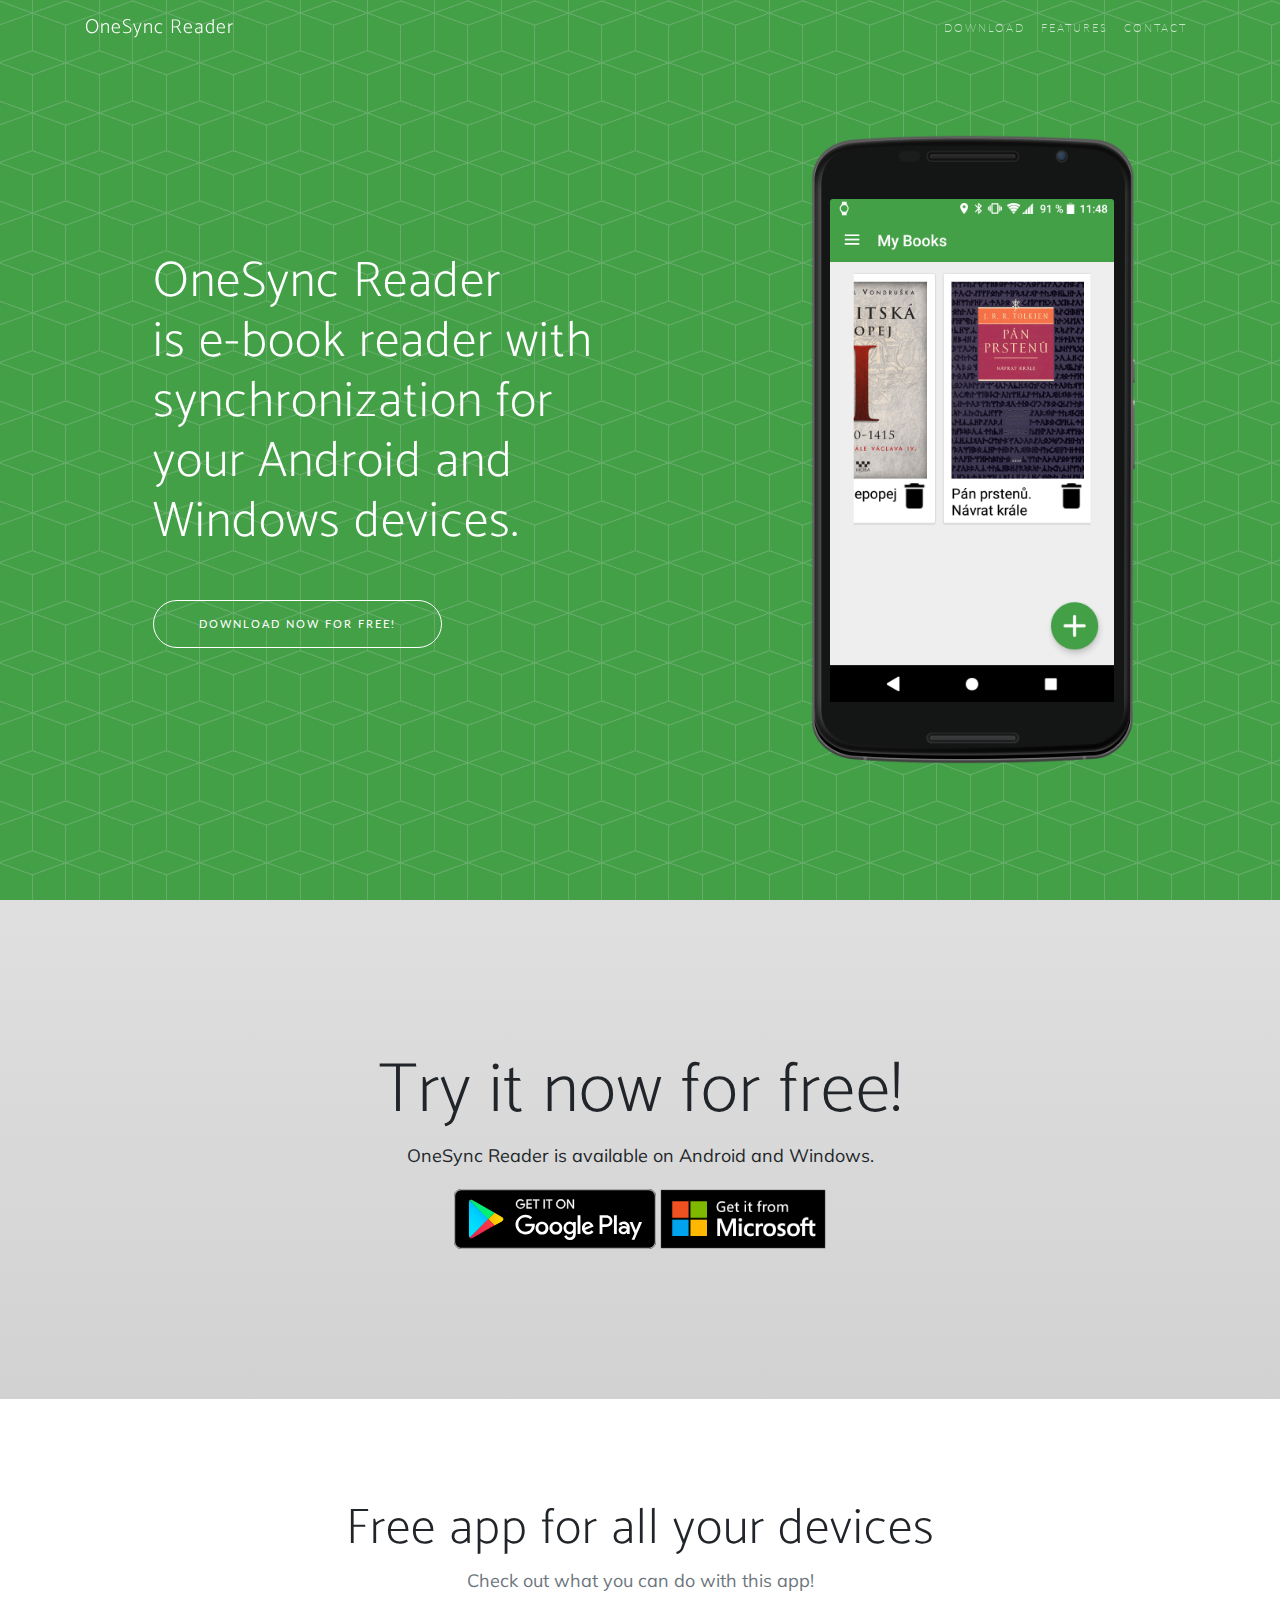
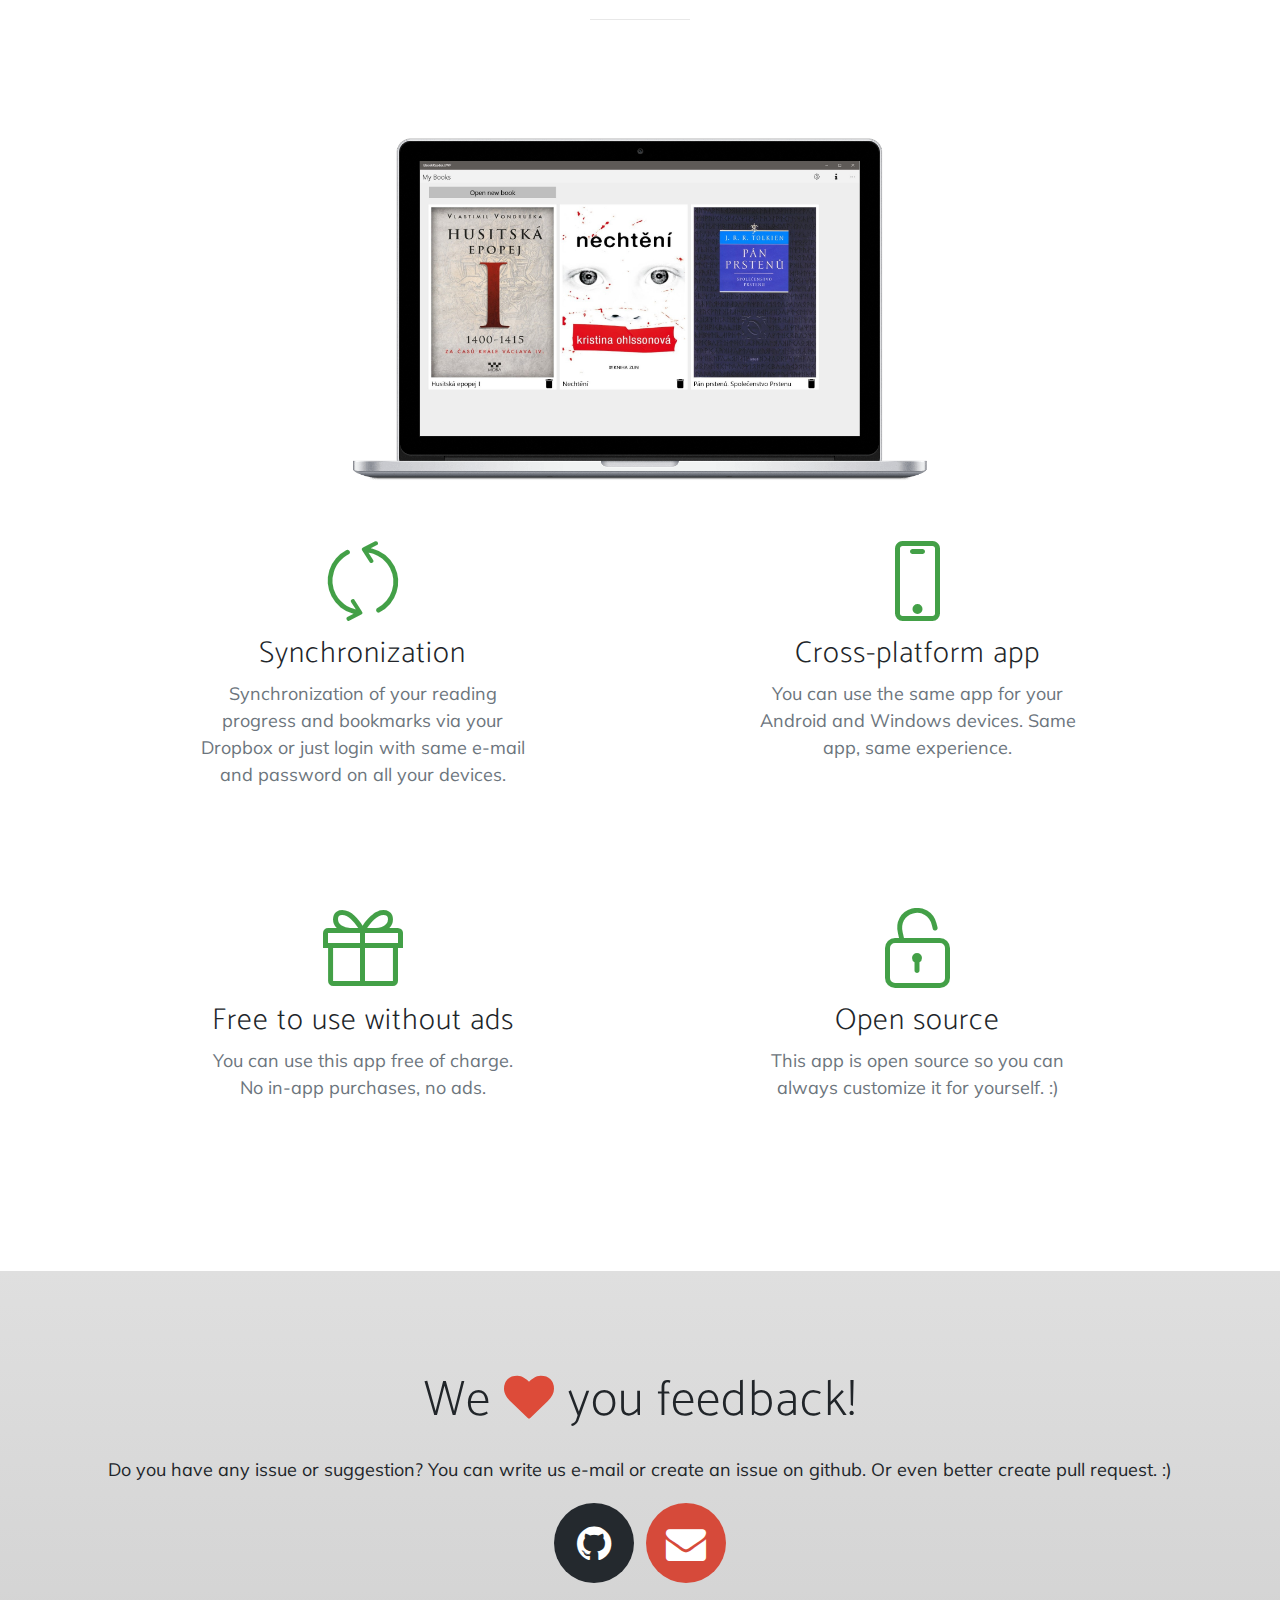
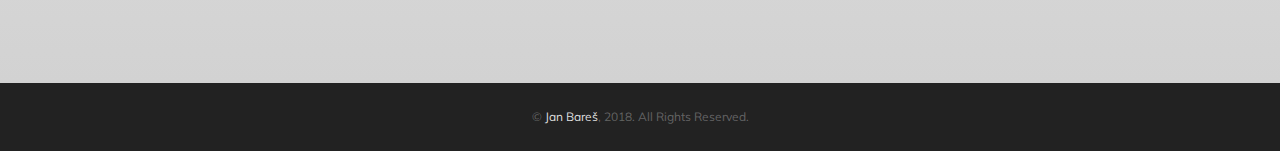
==== commit 2db97ad6: "remove favicon, some -> any" ====
--- a/index.html
+++ b/index.html
@@ -9,8 +9,6 @@
     <meta name="author" content="">
 
     <title>OneSync Reader</title>
-
-    <link rel="shortcut icon" type="image/png" href="/favicon.png"/>
 
     <!-- Bootstrap core CSS -->
     <link href="vendor/bootstrap/css/bootstrap.min.css" rel="stylesheet">
@@ -161,7 +159,7 @@
         <h2>We
           <i class="fa fa-heart"></i>
           you feedback!</h2>
-          <p>Do you have some issue or suggestion? You can write us e-mail or create an issue on github. Or even better create pull request. :)</p>
+          <p>Do you have any issue or suggestion? You can write us e-mail or create an issue on github. Or even better create pull request. :)</p>
         <ul class="list-inline list-social">
           <li class="list-inline-item social-github">
             <a href="https://github.com/bares43/thesis-ebook-reader">
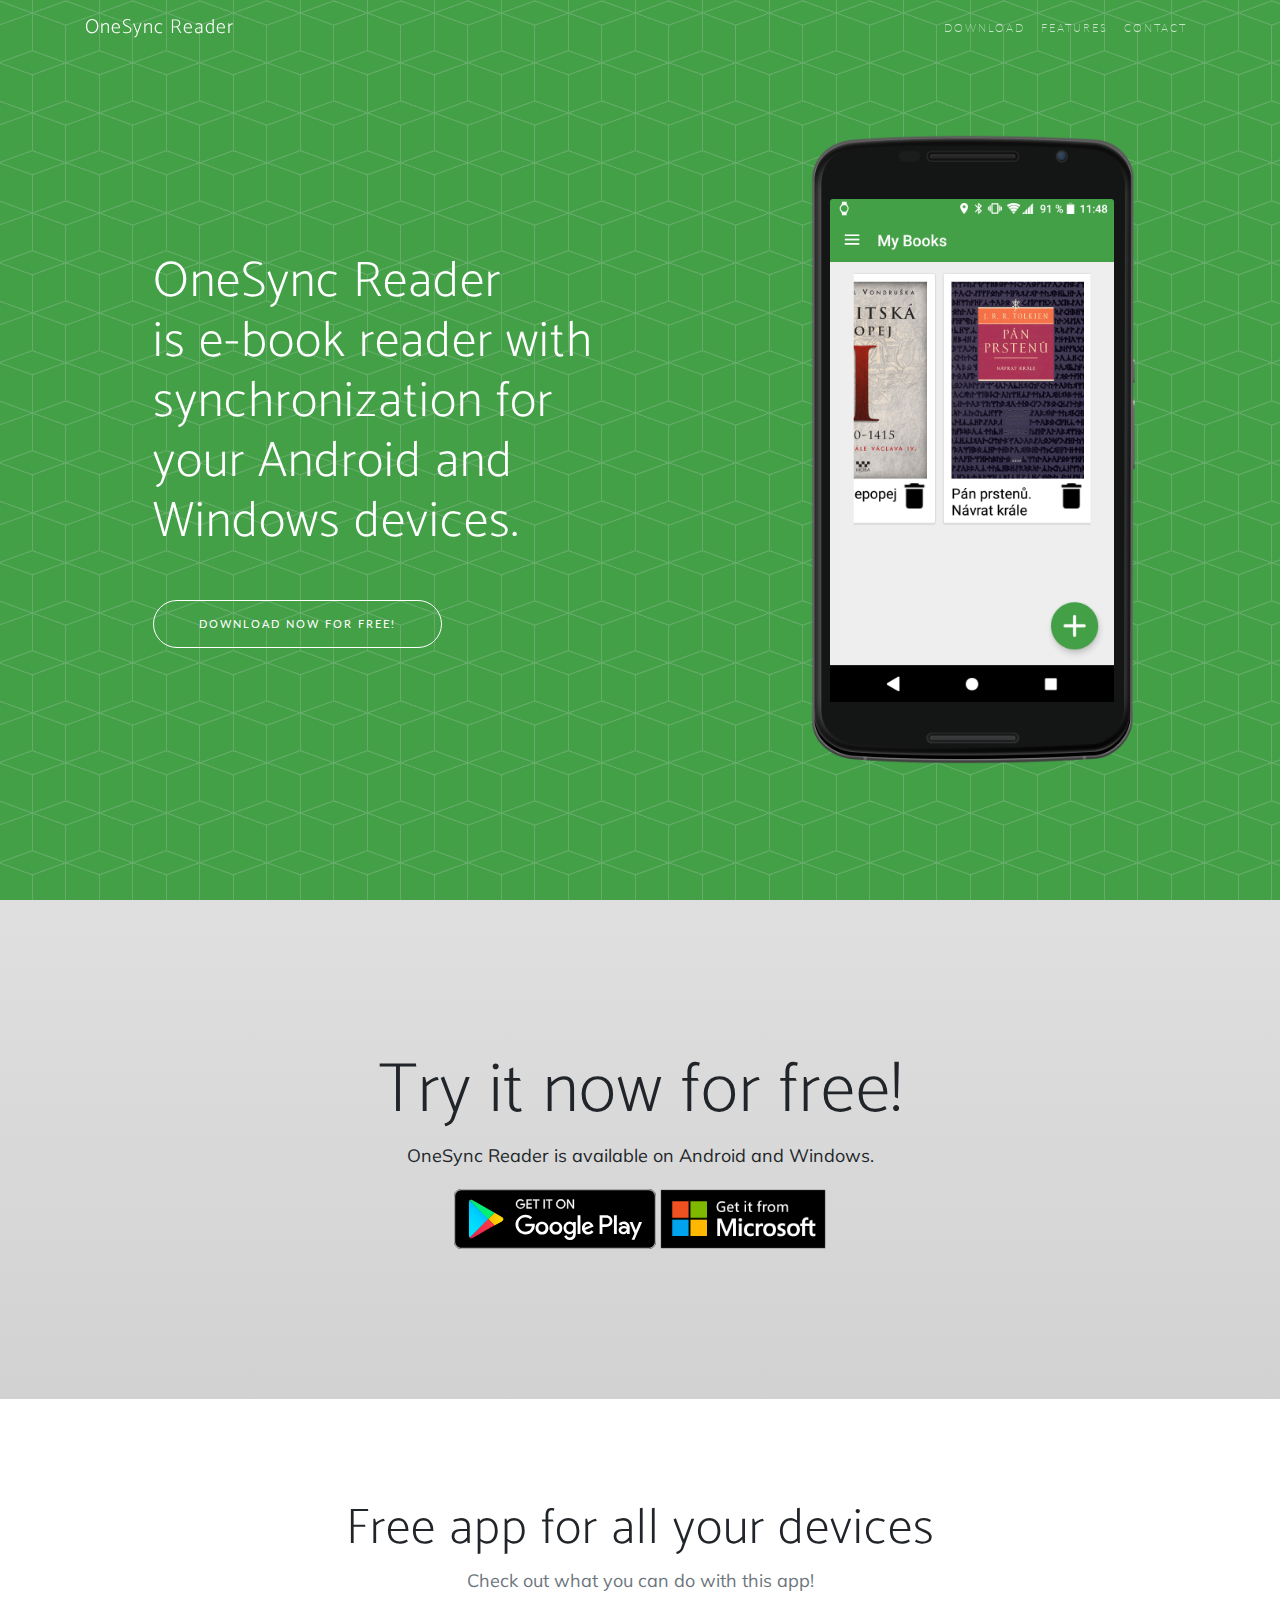
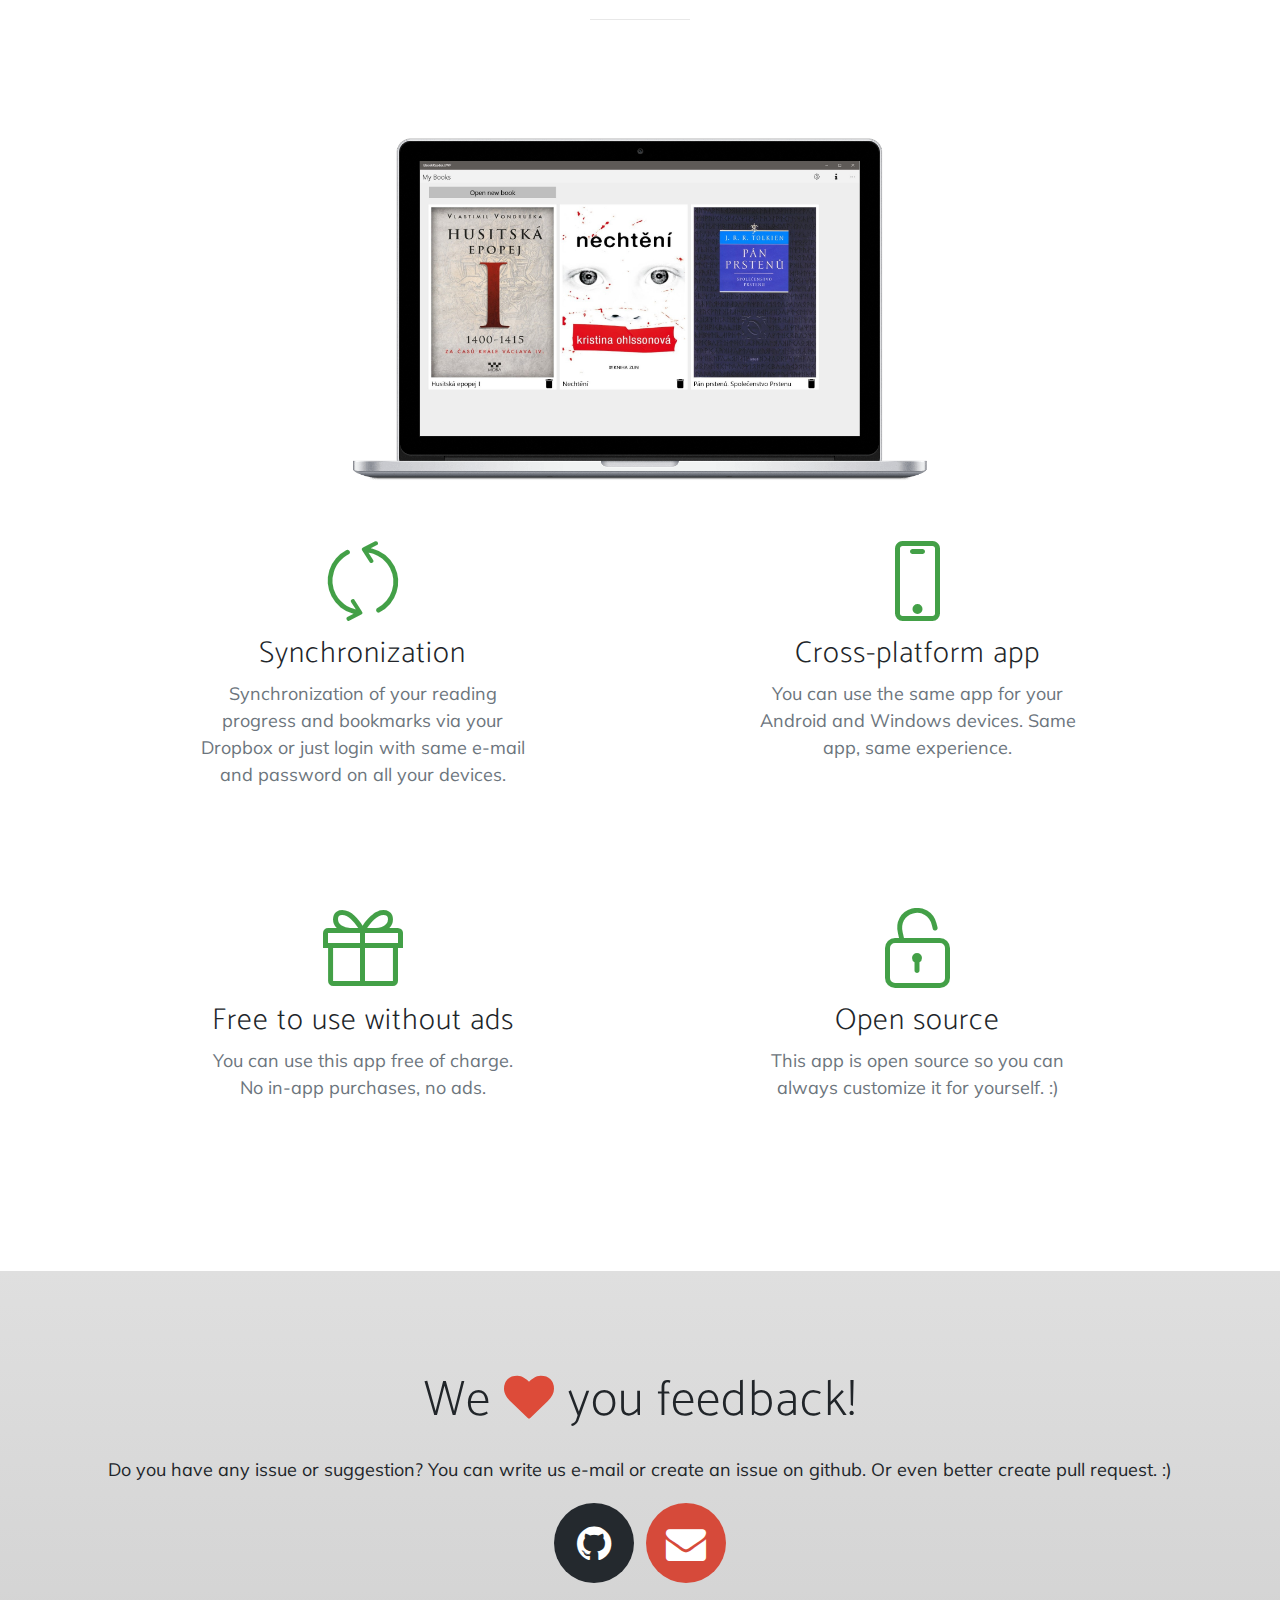
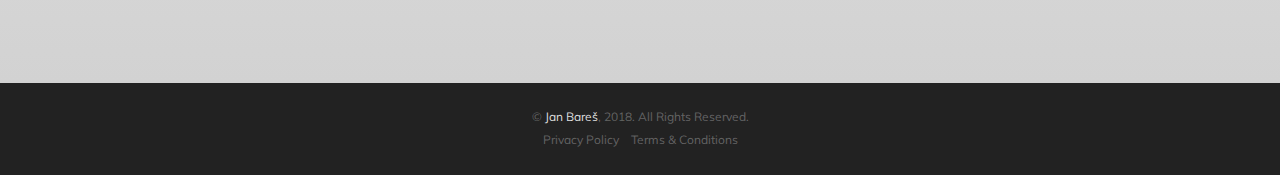
==== commit d7261389: "#244 - Připravit privacy policy" ====
--- a/index.html
+++ b/index.html
@@ -178,6 +178,14 @@
     <footer>
       <div class="container">
         <p>&copy; <a href="https://janbares.cz">Jan Bareš</a>, 2018. All Rights Reserved.</p>
+        <ul class="list-inline">
+            <li class="list-inline-item">
+              <a href="/privacy.html">Privacy Policy</a>
+            </li>
+            <li class="list-inline-item">
+              <a href="/terms.html">Terms &amp; Conditions</a>
+            </li>
+          </ul>
       </div>
     </footer>
 
--- a/css/new-age.min.css
+++ b/css/new-age.min.css
@@ -1 +1 @@
-body,html{width:100%;height:100%}body{font-family:Muli,Helvetica,Arial,sans-serif}a{color:#dfdfdf;-webkit-transition:all .35s;-moz-transition:all .35s;transition:all .35s}a:focus,a:hover{color:#c6c6c6}hr{max-width:100px;margin:25px auto 0;border-width:1px;border-color:rgba(34,34,34,.1)}hr.light{border-color:#fff}h1,h2,h3,h4,h5,h6{font-family:Catamaran,Helvetica,Arial,sans-serif;font-weight:200;letter-spacing:1px}p{font-size:18px;line-height:1.5;margin-bottom:20px}section{padding:100px 0}section h2{font-size:50px}#mainNav{border-color:rgba(34,34,34,.05);background-color:#fff;-webkit-transition:all .35s;-moz-transition:all .35s;transition:all .35s;font-family:Catamaran,Helvetica,Arial,sans-serif;font-weight:200;letter-spacing:1px}#mainNav .navbar-brand{color:#000;font-family:Catamaran,Helvetica,Arial,sans-serif;font-weight:200;letter-spacing:1px}#mainNav .navbar-brand:focus,#mainNav .navbar-brand:hover{color:#c6c6c6}#mainNav .navbar-toggler{font-size:12px;padding:8px 10px;color:#222}#mainNav .navbar-nav>li>a{font-size:11px;font-family:Lato,Helvetica,Arial,sans-serif;letter-spacing:2px;text-transform:uppercase}#mainNav .navbar-nav>li>a.active{color:#dfdfdf!important;background-color:transparent}#mainNav .navbar-nav>li>a.active:hover{background-color:transparent}#mainNav .navbar-nav>li>a,#mainNav .navbar-nav>li>a:focus{color:#222}#mainNav .navbar-nav>li>a:focus:hover,#mainNav .navbar-nav>li>a:hover{color:#dfdfdf}@media (min-width:992px){#mainNav{border-color:transparent;background-color:transparent}#mainNav .navbar-brand{color:#fff}#mainNav .navbar-brand:focus,#mainNav .navbar-brand:hover{color:#fff}#mainNav .navbar-nav>li>a,#mainNav .navbar-nav>li>a:focus{color:rgba(255,255,255,.7)}#mainNav .navbar-nav>li>a:focus:hover,#mainNav .navbar-nav>li>a:hover{color:#fff}#mainNav.navbar-shrink{border-color:rgba(34,34,34,.1);background-color:#fff}#mainNav.navbar-shrink .navbar-brand{color:#222}#mainNav.navbar-shrink .navbar-brand:focus,#mainNav.navbar-shrink .navbar-brand:hover{color:#dfdfdf}#mainNav.navbar-shrink .navbar-nav>li>a,#mainNav.navbar-shrink .navbar-nav>li>a:focus{color:#222}#mainNav.navbar-shrink .navbar-nav>li>a:focus:hover,#mainNav.navbar-shrink .navbar-nav>li>a:hover{color:#dfdfdf}}header.masthead{position:relative;width:100%;padding-top:150px;padding-bottom:100px;color:#fff;background:url(../img/bg-pattern.png),#43a047;background:url(../img/bg-pattern.png),-webkit-linear-gradient(to left,#43a047,#43a047);background:url(../img/bg-pattern.png),linear-gradient(to left,#43a047,#43a047)}header.masthead .header-content{max-width:500px;margin-bottom:100px;text-align:center}header.masthead .header-content h1{font-size:30px}header.masthead .device-container{max-width:325px;margin-right:auto;margin-left:auto}header.masthead .device-container .screen img{border-radius:3px}@media (min-width:992px){header.masthead{height:100vh;min-height:775px;padding-top:0;padding-bottom:0}header.masthead .header-content{margin-bottom:0;text-align:left}header.masthead .header-content h1{font-size:50px}header.masthead .device-container{max-width:325px}}section.download{position:relative;padding:150px 0}section.download h2{font-size:50px;margin-top:0}section.download .badges .badge-link{display:block;margin-bottom:25px}section.download .badges .badge-link:last-child{margin-bottom:0}section.download .badges .badge-link img{height:60px}@media (min-width:768px){section.download .badges .badge-link{display:inline-block;margin-bottom:0}}@media (min-width:768px){section.download h2{font-size:70px}}section.features .section-heading{margin-bottom:100px}section.features .section-heading h2{margin-top:0}section.features .section-heading p{margin-bottom:0}section.features .device-container,section.features .feature-item{max-width:325px;margin:0 auto}section.features .device-container{margin-bottom:100px}@media (min-width:992px){section.features .device-container{margin-bottom:0;max-width:600px}}section.features .feature-item{padding-top:50px;padding-bottom:50px;text-align:center}section.features .feature-item h3{font-size:30px}section.features .feature-item i{font-size:80px;display:block;margin-bottom:15px;background:-webkit-linear-gradient(to left,#43a047,#43a047);background:linear-gradient(to left,#43a047,#43a047);-webkit-background-clip:text;-webkit-text-fill-color:transparent}section.cta{position:relative;padding:250px 0;background-image:url(../img/bg-cta.jpg);background-position:center;-webkit-background-size:cover;-moz-background-size:cover;-o-background-size:cover;background-size:cover}section.cta .cta-content{position:relative;z-index:1}section.cta .cta-content h2{font-size:50px;max-width:450px;margin-top:0;margin-bottom:25px;color:#fff}@media (min-width:768px){section.cta .cta-content h2{font-size:80px}}section.cta .overlay{position:absolute;top:0;left:0;width:100%;height:100%;background-color:rgba(0,0,0,.5)}section.contact{text-align:center}section.contact h2{margin-top:0;margin-bottom:25px}section.contact h2 i{color:#dd4b39}section.contact ul.list-social{margin-bottom:0}section.contact ul.list-social li a{font-size:40px;line-height:80px;display:block;width:80px;height:80px;color:#fff;border-radius:100%}section.contact ul.list-social li.social-twitter a{background-color:#1da1f2}section.contact ul.list-social li.social-twitter a:hover{background-color:#0d95e8}section.contact ul.list-social li.social-facebook a{background-color:#3b5998}section.contact ul.list-social li.social-facebook a:hover{background-color:#344e86}section.contact ul.list-social li.social-google-plus a{background-color:#dd4b39}section.contact ul.list-social li.social-google-plus a:hover{background-color:#d73925}section.contact ul.list-social li.social-github a{background-color:#24292e}section.contact ul.list-social li.social-github a:hover{background-color:#191c20}section.contact ul.list-social li.social-gmail a{background-color:#d64a3a}section.contact ul.list-social li.social-gmail a:hover{background-color:#cc3b2a}footer{padding:25px 0;text-align:center;color:rgba(255,255,255,.3);background-color:#222}footer p{font-size:12px;margin:0}footer ul{margin-bottom:0}footer ul li a{font-size:12px;color:rgba(255,255,255,.3)}footer ul li a.active,footer ul li a:active,footer ul li a:focus,footer ul li a:hover{text-decoration:none}.bg-primary{background:#dfdfdf;background:-webkit-linear-gradient(#dfdfdf,#d2d2d2);background:linear-gradient(#dfdfdf,#d2d2d2)}.text-primary{color:#dfdfdf}.no-gutter>[class*=col-]{padding-right:0;padding-left:0}.btn-outline{color:#fff;border:1px solid;border-color:#fff}.btn-outline.active,.btn-outline:active,.btn-outline:focus,.btn-outline:hover{color:#fff;border-color:#dfdfdf;background-color:#dfdfdf}.btn{border-radius:300px;font-family:Lato,Helvetica,Arial,sans-serif;letter-spacing:2px;text-transform:uppercase}.btn-xl{font-size:11px;padding:15px 45px}+body,html{width:100%;height:100%}body{font-family:Muli,Helvetica,Arial,sans-serif}a{color:#dfdfdf;-webkit-transition:all .35s;-moz-transition:all .35s;transition:all .35s}a:focus,a:hover{color:#c6c6c6}hr{max-width:100px;margin:25px auto 0;border-width:1px;border-color:rgba(34,34,34,.1)}hr.light{border-color:#fff}h1,h2,h3,h4,h5,h6{font-family:Catamaran,Helvetica,Arial,sans-serif;font-weight:200;letter-spacing:1px}p{font-size:18px;line-height:1.5;margin-bottom:20px}section{padding:100px 0}section h2{font-size:50px}.section-text a{color:#000}#mainNav{border-color:rgba(34,34,34,.05);background-color:#fff;-webkit-transition:all .35s;-moz-transition:all .35s;transition:all .35s;font-family:Catamaran,Helvetica,Arial,sans-serif;font-weight:200;letter-spacing:1px}#mainNav.dark a{color:#000!important}#mainNav .navbar-brand{color:#000;font-family:Catamaran,Helvetica,Arial,sans-serif;font-weight:200;letter-spacing:1px}#mainNav .navbar-brand:focus,#mainNav .navbar-brand:hover{color:#c6c6c6}#mainNav .navbar-toggler{font-size:12px;padding:8px 10px;color:#222}#mainNav .navbar-nav>li>a{font-size:11px;font-family:Lato,Helvetica,Arial,sans-serif;letter-spacing:2px;text-transform:uppercase}#mainNav .navbar-nav>li>a.active{color:#dfdfdf!important;background-color:transparent}#mainNav .navbar-nav>li>a.active:hover{background-color:transparent}#mainNav .navbar-nav>li>a,#mainNav .navbar-nav>li>a:focus{color:#222}#mainNav .navbar-nav>li>a:focus:hover,#mainNav .navbar-nav>li>a:hover{color:#dfdfdf}@media (min-width:992px){#mainNav{border-color:transparent;background-color:transparent}#mainNav .navbar-brand{color:#fff}#mainNav .navbar-brand:focus,#mainNav .navbar-brand:hover{color:#fff}#mainNav .navbar-nav>li>a,#mainNav .navbar-nav>li>a:focus{color:rgba(255,255,255,.7)}#mainNav .navbar-nav>li>a:focus:hover,#mainNav .navbar-nav>li>a:hover{color:#fff}#mainNav.navbar-shrink{border-color:rgba(34,34,34,.1);background-color:#fff}#mainNav.navbar-shrink .navbar-brand{color:#222}#mainNav.navbar-shrink .navbar-brand:focus,#mainNav.navbar-shrink .navbar-brand:hover{color:#dfdfdf}#mainNav.navbar-shrink .navbar-nav>li>a,#mainNav.navbar-shrink .navbar-nav>li>a:focus{color:#222}#mainNav.navbar-shrink .navbar-nav>li>a:focus:hover,#mainNav.navbar-shrink .navbar-nav>li>a:hover{color:#dfdfdf}}header.masthead{position:relative;width:100%;padding-top:150px;padding-bottom:100px;color:#fff;background:url(../img/bg-pattern.png),#43a047;background:url(../img/bg-pattern.png),-webkit-linear-gradient(to left,#43a047,#43a047);background:url(../img/bg-pattern.png),linear-gradient(to left,#43a047,#43a047)}header.masthead .header-content{max-width:500px;margin-bottom:100px;text-align:center}header.masthead .header-content h1{font-size:30px}header.masthead .device-container{max-width:325px;margin-right:auto;margin-left:auto}header.masthead .device-container .screen img{border-radius:3px}@media (min-width:992px){header.masthead{height:100vh;min-height:775px;padding-top:0;padding-bottom:0}header.masthead .header-content{margin-bottom:0;text-align:left}header.masthead .header-content h1{font-size:50px}header.masthead .device-container{max-width:325px}}section.download{position:relative;padding:150px 0}section.download h2{font-size:50px;margin-top:0}section.download .badges .badge-link{display:block;margin-bottom:25px}section.download .badges .badge-link:last-child{margin-bottom:0}section.download .badges .badge-link img{height:60px}@media (min-width:768px){section.download .badges .badge-link{display:inline-block;margin-bottom:0}}@media (min-width:768px){section.download h2{font-size:70px}}section.features .section-heading{margin-bottom:100px}section.features .section-heading h2{margin-top:0}section.features .section-heading p{margin-bottom:0}section.features .device-container,section.features .feature-item{max-width:325px;margin:0 auto}section.features .device-container{margin-bottom:100px}@media (min-width:992px){section.features .device-container{margin-bottom:0;max-width:600px}}section.features .feature-item{padding-top:50px;padding-bottom:50px;text-align:center}section.features .feature-item h3{font-size:30px}section.features .feature-item i{font-size:80px;display:block;margin-bottom:15px;background:-webkit-linear-gradient(to left,#43a047,#43a047);background:linear-gradient(to left,#43a047,#43a047);-webkit-background-clip:text;-webkit-text-fill-color:transparent}section.cta{position:relative;padding:250px 0;background-image:url(../img/bg-cta.jpg);background-position:center;-webkit-background-size:cover;-moz-background-size:cover;-o-background-size:cover;background-size:cover}section.cta .cta-content{position:relative;z-index:1}section.cta .cta-content h2{font-size:50px;max-width:450px;margin-top:0;margin-bottom:25px;color:#fff}@media (min-width:768px){section.cta .cta-content h2{font-size:80px}}section.cta .overlay{position:absolute;top:0;left:0;width:100%;height:100%;background-color:rgba(0,0,0,.5)}section.contact{text-align:center}section.contact h2{margin-top:0;margin-bottom:25px}section.contact h2 i{color:#dd4b39}section.contact ul.list-social{margin-bottom:0}section.contact ul.list-social li a{font-size:40px;line-height:80px;display:block;width:80px;height:80px;color:#fff;border-radius:100%}section.contact ul.list-social li.social-twitter a{background-color:#1da1f2}section.contact ul.list-social li.social-twitter a:hover{background-color:#0d95e8}section.contact ul.list-social li.social-facebook a{background-color:#3b5998}section.contact ul.list-social li.social-facebook a:hover{background-color:#344e86}section.contact ul.list-social li.social-google-plus a{background-color:#dd4b39}section.contact ul.list-social li.social-google-plus a:hover{background-color:#d73925}section.contact ul.list-social li.social-github a{background-color:#24292e}section.contact ul.list-social li.social-github a:hover{background-color:#191c20}section.contact ul.list-social li.social-gmail a{background-color:#d64a3a}section.contact ul.list-social li.social-gmail a:hover{background-color:#cc3b2a}footer{padding:25px 0;text-align:center;color:rgba(255,255,255,.3);background-color:#222}footer p{font-size:12px;margin:0}footer ul{margin-bottom:0}footer ul li a{font-size:12px;color:rgba(255,255,255,.3)}footer ul li a.active,footer ul li a:active,footer ul li a:focus,footer ul li a:hover{text-decoration:none}.bg-primary{background:#dfdfdf;background:-webkit-linear-gradient(#dfdfdf,#d2d2d2);background:linear-gradient(#dfdfdf,#d2d2d2)}.text-primary{color:#dfdfdf}.no-gutter>[class*=col-]{padding-right:0;padding-left:0}.btn-outline{color:#fff;border:1px solid;border-color:#fff}.btn-outline.active,.btn-outline:active,.btn-outline:focus,.btn-outline:hover{color:#fff;border-color:#dfdfdf;background-color:#dfdfdf}.btn{border-radius:300px;font-family:Lato,Helvetica,Arial,sans-serif;letter-spacing:2px;text-transform:uppercase}.btn-xl{font-size:11px;padding:15px 45px}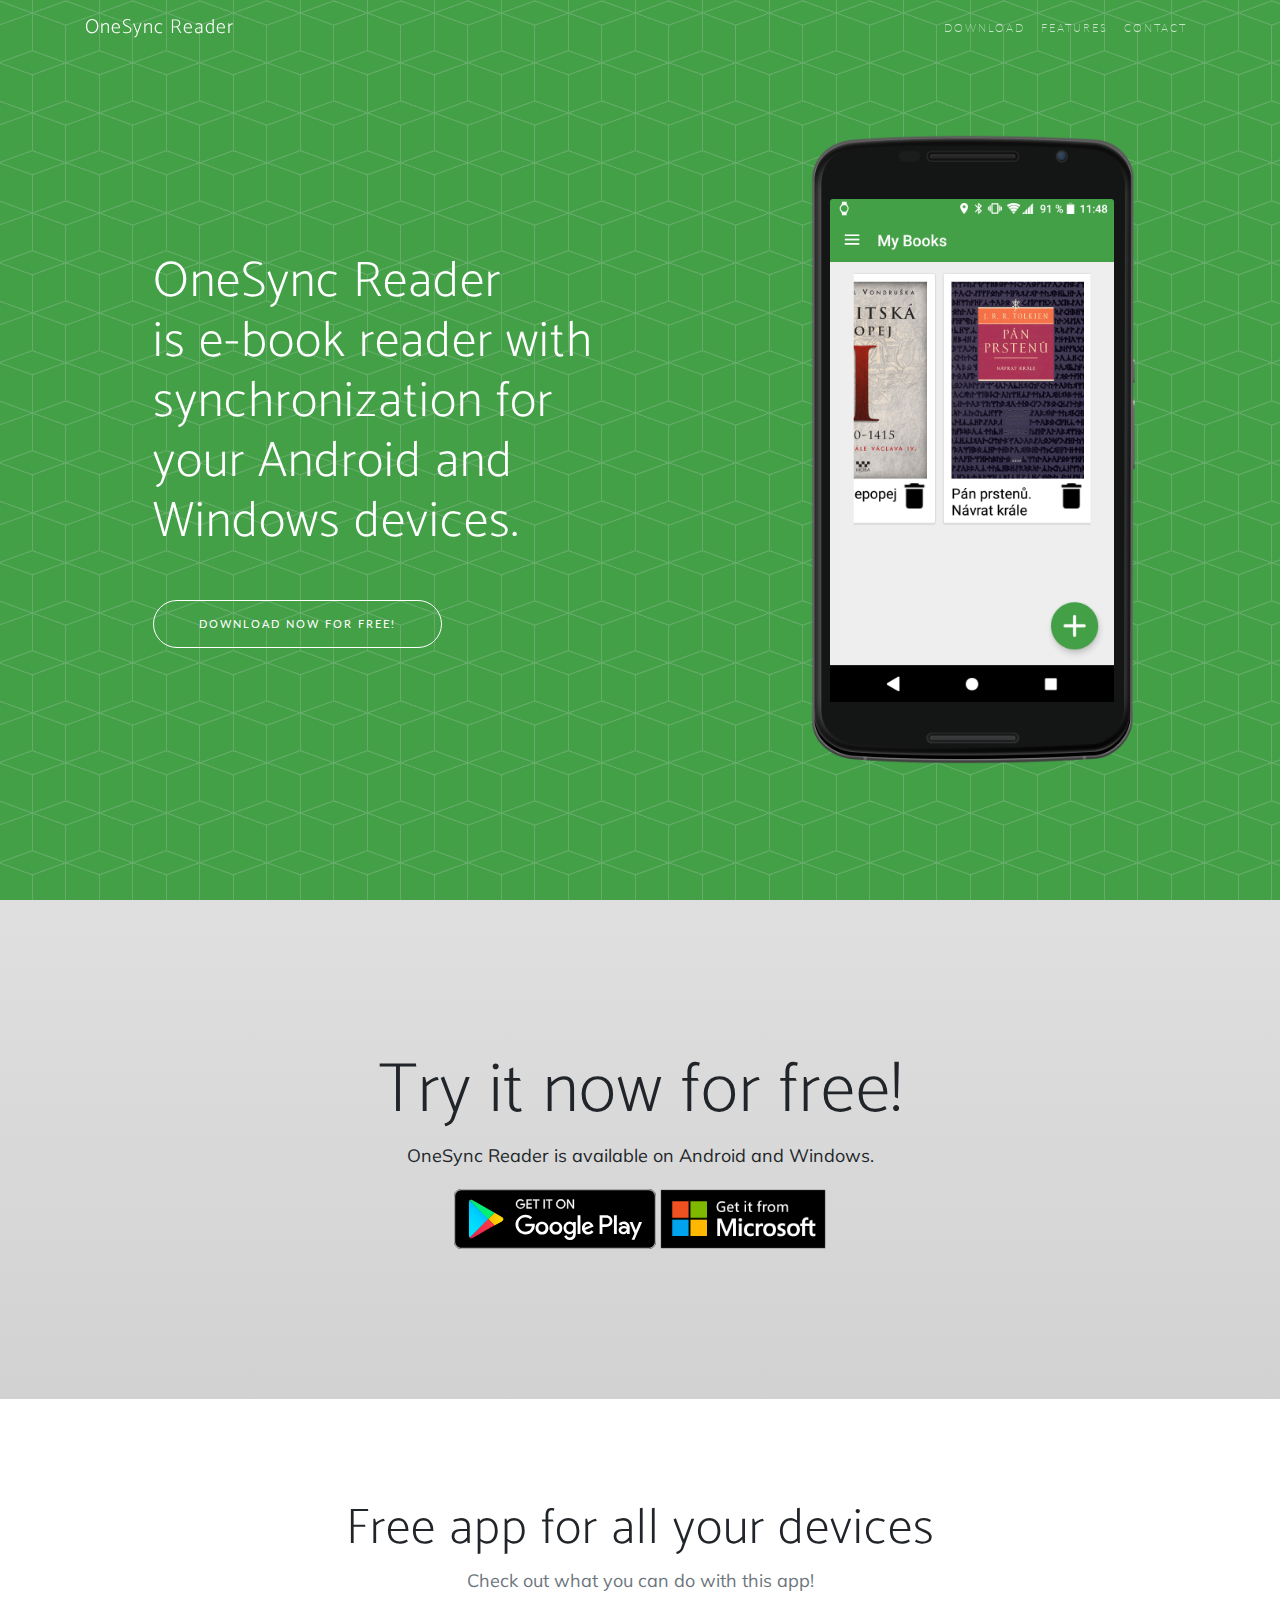
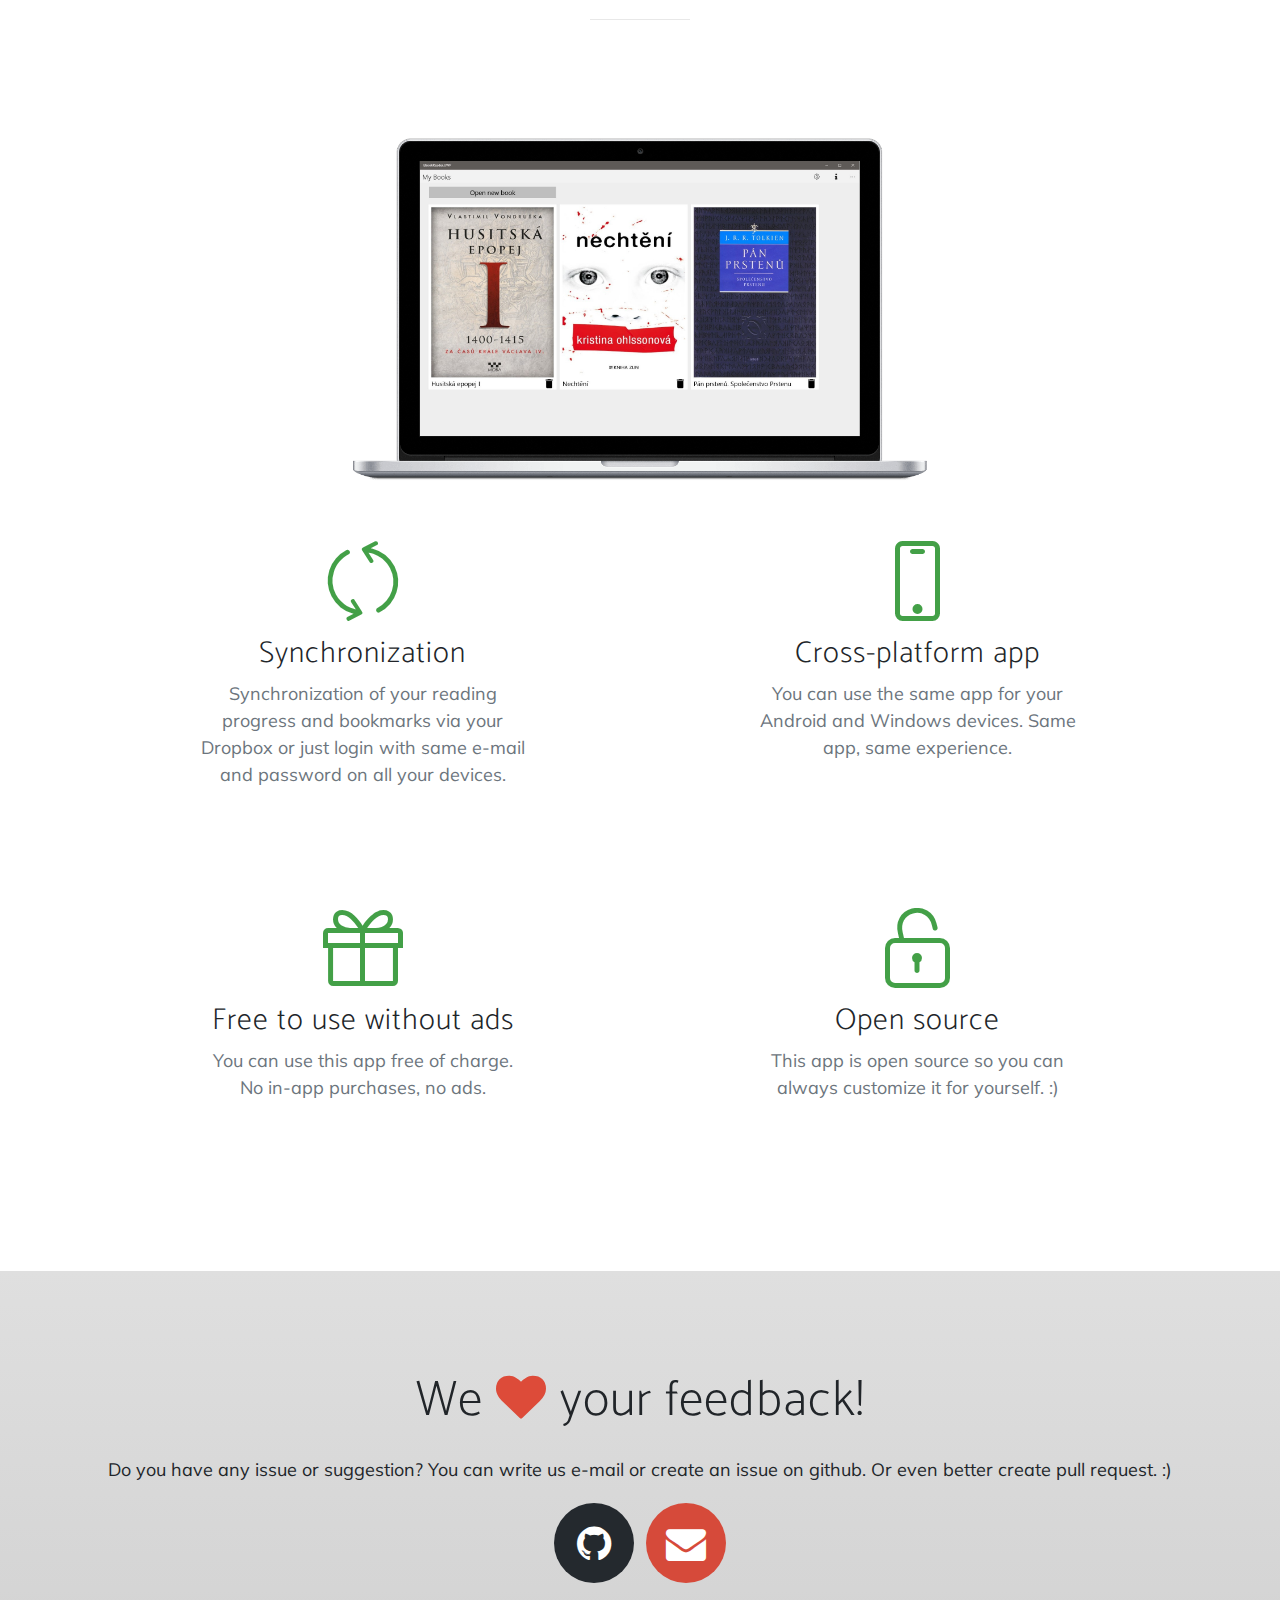
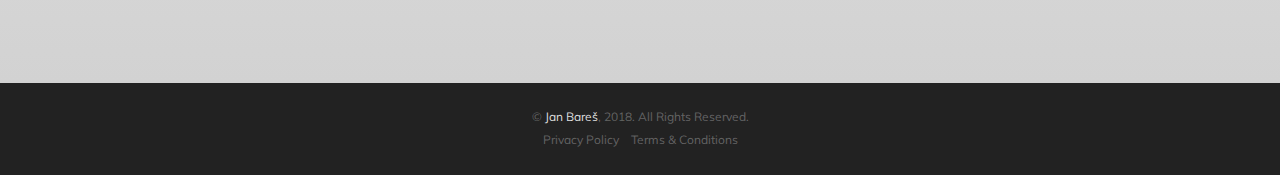
==== commit eed0c757: "oprava překlepu" ====
--- a/index.html
+++ b/index.html
@@ -85,8 +85,8 @@
             <h2 class="section-heading">Try it now for free!</h2>
             <p>OneSync Reader is available on Android and Windows.</p>
             <div class="badges">
-              <a class="badge-link" href="#"><img src="img/google-play-badge.svg" alt="Google Play badge"></a>
-              <a class="badge-link" href="#"><img src="img/microsoft-store-badge.png" alt="Microsoft Store badge"></a>
+              <a class="badge-link" href="https://play.google.com/store/apps/details?id=cz.janbares.onesyncreader"><img src="img/google-play-badge.svg" alt="Google Play badge"></a>
+              <a class="badge-link" href="https://www.microsoft.com/store/apps/9pltc7z5g1b4"><img src="img/microsoft-store-badge.png" alt="Microsoft Store badge"></a>
             </div>
           </div>
         </div>
@@ -158,7 +158,7 @@
       <div class="container">
         <h2>We
           <i class="fa fa-heart"></i>
-          you feedback!</h2>
+          your feedback!</h2>
           <p>Do you have any issue or suggestion? You can write us e-mail or create an issue on github. Or even better create pull request. :)</p>
         <ul class="list-inline list-social">
           <li class="list-inline-item social-github">
@@ -180,10 +180,10 @@
         <p>&copy; <a href="https://janbares.cz">Jan Bareš</a>, 2018. All Rights Reserved.</p>
         <ul class="list-inline">
             <li class="list-inline-item">
-              <a href="/privacy.html">Privacy Policy</a>
+              <a href="./privacy.html">Privacy Policy</a>
             </li>
             <li class="list-inline-item">
-              <a href="/terms.html">Terms &amp; Conditions</a>
+              <a href="./terms.html">Terms &amp; Conditions</a>
             </li>
           </ul>
       </div>
